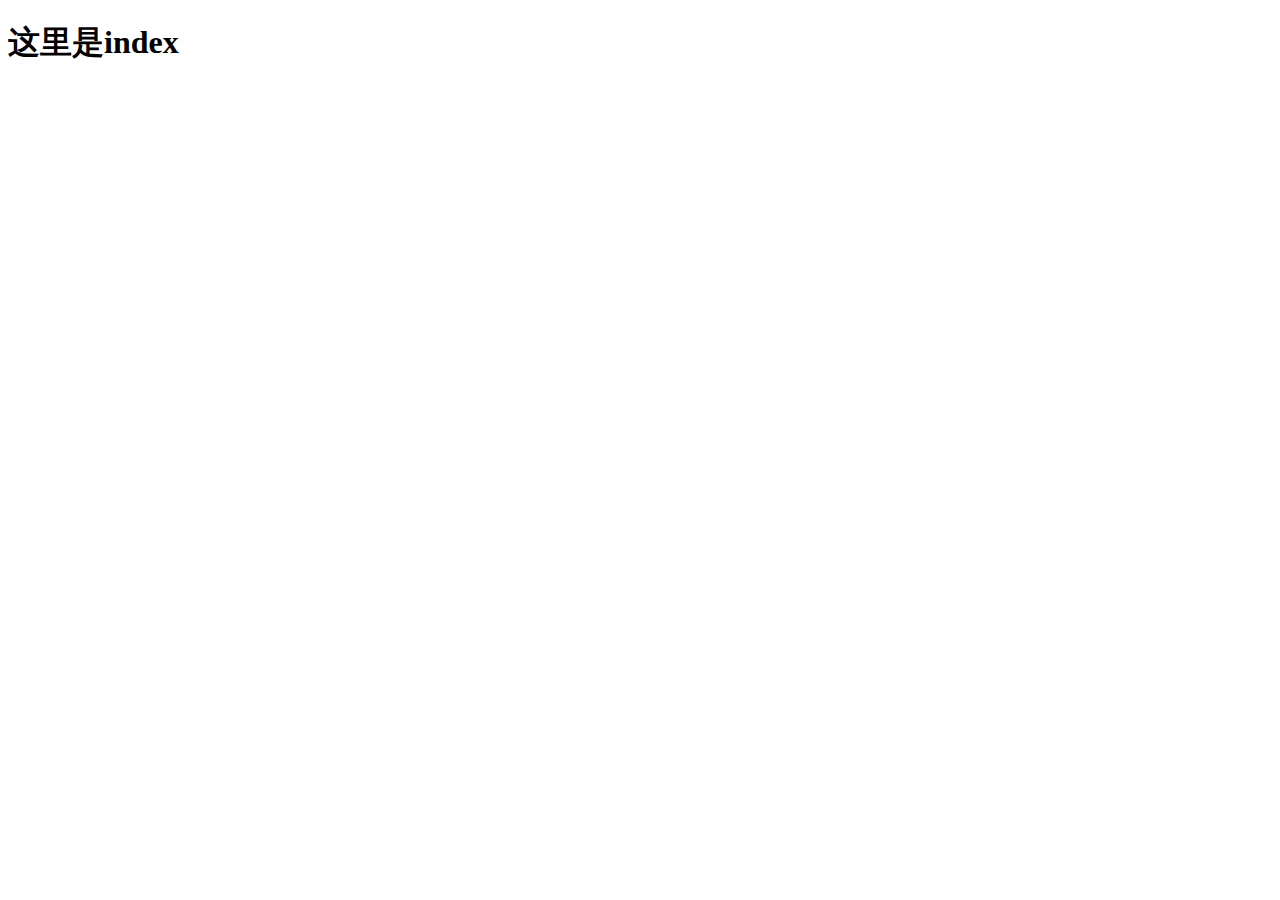
==== index.html @ 891285d0 "创建index页面，并成功跳转" ====
<!DOCTYPE html>
<html lang="en">
<head>
    <meta charset="UTF-8">
    <meta name="viewport" content="width=device-width, initial-scale=1.0">
    <title>Document</title>
</head>
<body>
    <h1>这里是index</h1>
</body>
</html>
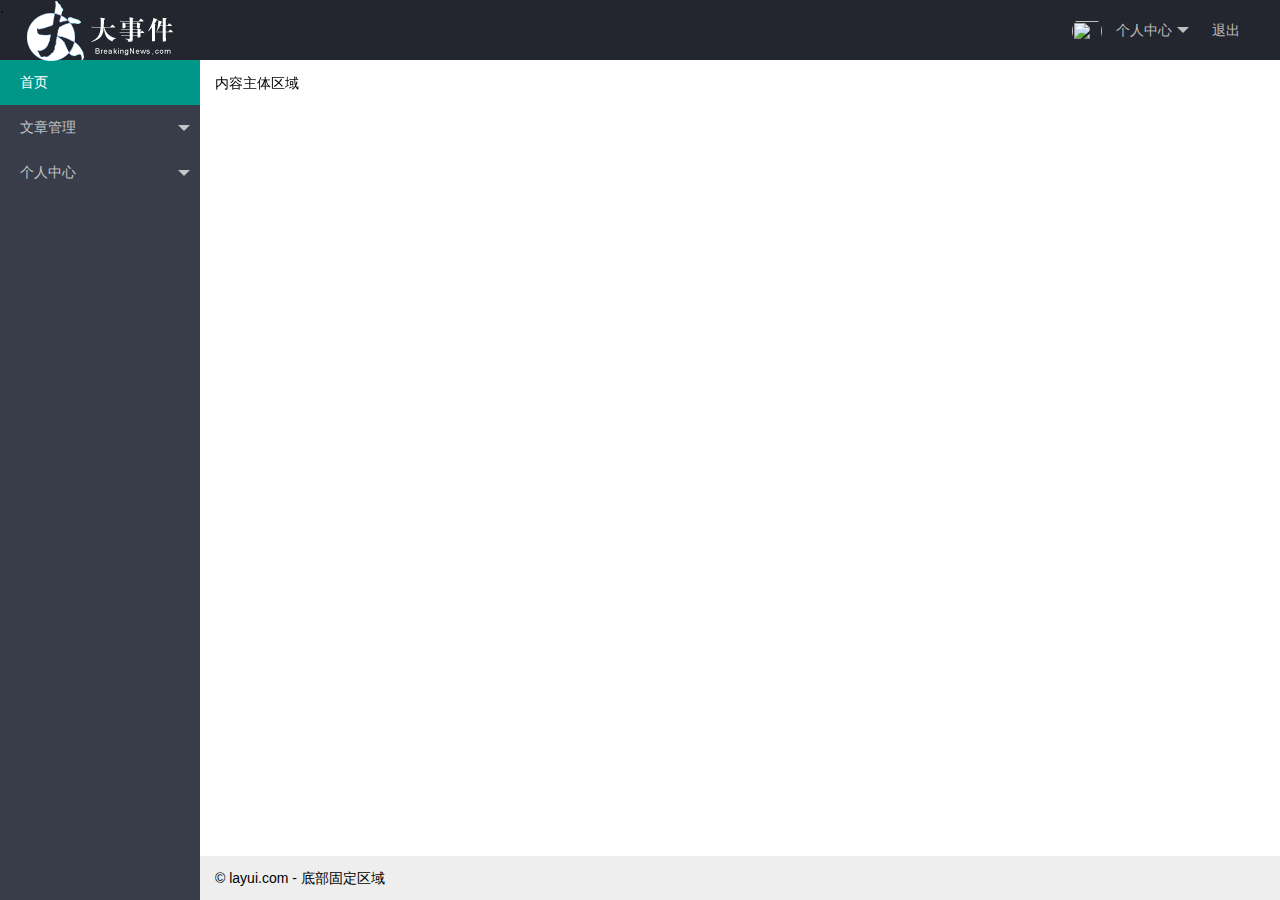
==== commit a04ecacd: "完成了index页面的基本布局" ====
--- a/index.html
+++ b/index.html
@@ -1,11 +1,78 @@
 <!DOCTYPE html>
-<html lang="en">
+<html>
 <head>
-    <meta charset="UTF-8">
-    <meta name="viewport" content="width=device-width, initial-scale=1.0">
-    <title>Document</title>
+  <meta charset="utf-8">
+  <meta name="viewport" content="width=device-width, initial-scale=1, maximum-scale=1">
+  <title>layout 后台大布局 - Layui</title>
+  <link rel="stylesheet" href="/assets/lib/layui/css/layui.css">
 </head>
-<body>
-    <h1>这里是index</h1>
+<body class="layui-layout-body">
+<div class="layui-layout layui-layout-admin">
+  <div class="layui-header">
+    <div class="layui-logo">
+        <img src="/assets/images/logo.png" alt="">
+    </div>
+    <!-- 头部区域（可配合layui已有的水平导航） -->.
+    <ul class="layui-nav layui-layout-right">
+      <li class="layui-nav-item">
+        <a href="javascript:;">
+          <img src="http://t.cn/RCzsdCq" class="layui-nav-img">
+          个人中心
+        </a>
+        <dl class="layui-nav-child">
+          <dd><a href="">基本资料</a></dd>
+          <dd><a href="">重置密码</a></dd>
+          <dd><a href="">更换头像</a></dd>
+        </dl>
+      </li>
+      <li class="layui-nav-item"><a href="">退出</a></li>
+    </ul>
+  </div>
+  
+  <div class="layui-side layui-bg-black">
+    <div class="layui-side-scroll">
+      <!-- 左侧导航区域（可配合layui已有的垂直导航） -->
+      <ul class="layui-nav layui-nav-tree"  lay-filter="test" lay-shrink= "all">
+        <li class="layui-nav-item layui-this"><a href="">首页</a></li>
+        <li class="layui-nav-item">
+          <a class="" href="javascript:;">文章管理</a>
+          <dl class="layui-nav-child">
+            <dd><a href="javascript:;">列表一</a></dd>
+            <dd><a href="javascript:;">列表二</a></dd>
+            <dd><a href="javascript:;">列表三</a></dd>
+            <dd><a href="">超链接</a></dd>
+          </dl>
+        </li>
+        <li class="layui-nav-item">
+          <a href="javascript:;">个人中心</a>
+          <dl class="layui-nav-child">
+            <dd><a href="javascript:;">列表一</a></dd>
+            <dd><a href="javascript:;">列表二</a></dd>
+            <dd><a href="">超链接</a></dd>
+          </dl>
+        </li>
+      </ul>
+    </div>
+  </div>
+  
+  <div class="layui-body">
+    <!-- 内容主体区域 -->
+    <div style="padding: 15px;">内容主体区域</div>
+  </div>
+  
+  <div class="layui-footer">
+    <!-- 底部固定区域 -->
+    © layui.com - 底部固定区域
+  </div>
+</div>
+<script src="/assets/lib/jquery.js"></script>
+<script src="/assets/lib/layui/layui.all.js"></script>
+<script>
+//JavaScript代码区域
+layui.use('element', function(){
+  var element = layui.element;
+  
+});
+</script>
 </body>
 </html>--- a/assets/lib/layui/css/layui.css
+++ b/assets/lib/layui/css/layui.css
@@ -0,0 +1,2 @@
+/** layui-v2.5.6 MIT License By https://www.layui.com */
+ .layui-inline,img{display:inline-block;vertical-align:middle}h1,h2,h3,h4,h5,h6{font-weight:400}.layui-edge,.layui-header,.layui-inline,.layui-main{position:relative}.layui-body,.layui-edge,.layui-elip{overflow:hidden}.layui-btn,.layui-edge,.layui-inline,img{vertical-align:middle}.layui-btn,.layui-disabled,.layui-icon,.layui-unselect{-moz-user-select:none;-webkit-user-select:none;-ms-user-select:none}.layui-elip,.layui-form-checkbox span,.layui-form-pane .layui-form-label{text-overflow:ellipsis;white-space:nowrap}.layui-breadcrumb,.layui-tree-btnGroup{visibility:hidden}blockquote,body,button,dd,div,dl,dt,form,h1,h2,h3,h4,h5,h6,input,li,ol,p,pre,td,textarea,th,ul{margin:0;padding:0;-webkit-tap-highlight-color:rgba(0,0,0,0)}a:active,a:hover{outline:0}img{border:none}li{list-style:none}table{border-collapse:collapse;border-spacing:0}h4,h5,h6{font-size:100%}button,input,optgroup,option,select,textarea{font-family:inherit;font-size:inherit;font-style:inherit;font-weight:inherit;outline:0}pre{white-space:pre-wrap;white-space:-moz-pre-wrap;white-space:-pre-wrap;white-space:-o-pre-wrap;word-wrap:break-word}body{line-height:24px;font:14px Helvetica Neue,Helvetica,PingFang SC,Tahoma,Arial,sans-serif}hr{height:1px;margin:10px 0;border:0;clear:both}a{color:#333;text-decoration:none}a:hover{color:#777}a cite{font-style:normal;*cursor:pointer}.layui-border-box,.layui-border-box *{box-sizing:border-box}.layui-box,.layui-box *{box-sizing:content-box}.layui-clear{clear:both;*zoom:1}.layui-clear:after{content:'\20';clear:both;*zoom:1;display:block;height:0}.layui-inline{*display:inline;*zoom:1}.layui-edge{display:inline-block;width:0;height:0;border-width:6px;border-style:dashed;border-color:transparent}.layui-edge-top{top:-4px;border-bottom-color:#999;border-bottom-style:solid}.layui-edge-right{border-left-color:#999;border-left-style:solid}.layui-edge-bottom{top:2px;border-top-color:#999;border-top-style:solid}.layui-edge-left{border-right-color:#999;border-right-style:solid}.layui-disabled,.layui-disabled:hover{color:#d2d2d2!important;cursor:not-allowed!important}.layui-circle{border-radius:100%}.layui-show{display:block!important}.layui-hide{display:none!important}@font-face{font-family:layui-icon;src:url(../font/iconfont.eot?v=256);src:url(../font/iconfont.eot?v=256#iefix) format('embedded-opentype'),url(../font/iconfont.woff2?v=256) format('woff2'),url(../font/iconfont.woff?v=256) format('woff'),url(../font/iconfont.ttf?v=256) format('truetype'),url(../font/iconfont.svg?v=256#layui-icon) format('svg')}.layui-icon{font-family:layui-icon!important;font-size:16px;font-style:normal;-webkit-font-smoothing:antialiased;-moz-osx-font-smoothing:grayscale}.layui-icon-reply-fill:before{content:"\e611"}.layui-icon-set-fill:before{content:"\e614"}.layui-icon-menu-fill:before{content:"\e60f"}.layui-icon-search:before{content:"\e615"}.layui-icon-share:before{content:"\e641"}.layui-icon-set-sm:before{content:"\e620"}.layui-icon-engine:before{content:"\e628"}.layui-icon-close:before{content:"\1006"}.layui-icon-close-fill:before{content:"\1007"}.layui-icon-chart-screen:before{content:"\e629"}.layui-icon-star:before{content:"\e600"}.layui-icon-circle-dot:before{content:"\e617"}.layui-icon-chat:before{content:"\e606"}.layui-icon-release:before{content:"\e609"}.layui-icon-list:before{content:"\e60a"}.layui-icon-chart:before{content:"\e62c"}.layui-icon-ok-circle:before{content:"\1005"}.layui-icon-layim-theme:before{content:"\e61b"}.layui-icon-table:before{content:"\e62d"}.layui-icon-right:before{content:"\e602"}.layui-icon-left:before{content:"\e603"}.layui-icon-cart-simple:before{content:"\e698"}.layui-icon-face-cry:before{content:"\e69c"}.layui-icon-face-smile:before{content:"\e6af"}.layui-icon-survey:before{content:"\e6b2"}.layui-icon-tree:before{content:"\e62e"}.layui-icon-ie:before{content:"\e7bb"}.layui-icon-upload-circle:before{content:"\e62f"}.layui-icon-add-circle:before{content:"\e61f"}.layui-icon-download-circle:before{content:"\e601"}.layui-icon-templeate-1:before{content:"\e630"}.layui-icon-util:before{content:"\e631"}.layui-icon-face-surprised:before{content:"\e664"}.layui-icon-edit:before{content:"\e642"}.layui-icon-speaker:before{content:"\e645"}.layui-icon-down:before{content:"\e61a"}.layui-icon-file:before{content:"\e621"}.layui-icon-layouts:before{content:"\e632"}.layui-icon-rate-half:before{content:"\e6c9"}.layui-icon-add-circle-fine:before{content:"\e608"}.layui-icon-prev-circle:before{content:"\e633"}.layui-icon-read:before{content:"\e705"}.layui-icon-404:before{content:"\e61c"}.layui-icon-carousel:before{content:"\e634"}.layui-icon-help:before{content:"\e607"}.layui-icon-code-circle:before{content:"\e635"}.layui-icon-windows:before{content:"\e67f"}.layui-icon-water:before{content:"\e636"}.layui-icon-username:before{content:"\e66f"}.layui-icon-find-fill:before{content:"\e670"}.layui-icon-about:before{content:"\e60b"}.layui-icon-location:before{content:"\e715"}.layui-icon-up:before{content:"\e619"}.layui-icon-pause:before{content:"\e651"}.layui-icon-date:before{content:"\e637"}.layui-icon-layim-uploadfile:before{content:"\e61d"}.layui-icon-delete:before{content:"\e640"}.layui-icon-play:before{content:"\e652"}.layui-icon-top:before{content:"\e604"}.layui-icon-firefox:before{content:"\e686"}.layui-icon-friends:before{content:"\e612"}.layui-icon-refresh-3:before{content:"\e9aa"}.layui-icon-ok:before{content:"\e605"}.layui-icon-layer:before{content:"\e638"}.layui-icon-face-smile-fine:before{content:"\e60c"}.layui-icon-dollar:before{content:"\e659"}.layui-icon-group:before{content:"\e613"}.layui-icon-layim-download:before{content:"\e61e"}.layui-icon-picture-fine:before{content:"\e60d"}.layui-icon-link:before{content:"\e64c"}.layui-icon-diamond:before{content:"\e735"}.layui-icon-log:before{content:"\e60e"}.layui-icon-key:before{content:"\e683"}.layui-icon-rate-solid:before{content:"\e67a"}.layui-icon-fonts-del:before{content:"\e64f"}.layui-icon-unlink:before{content:"\e64d"}.layui-icon-fonts-clear:before{content:"\e639"}.layui-icon-triangle-r:before{content:"\e623"}.layui-icon-circle:before{content:"\e63f"}.layui-icon-radio:before{content:"\e643"}.layui-icon-align-center:before{content:"\e647"}.layui-icon-align-right:before{content:"\e648"}.layui-icon-align-left:before{content:"\e649"}.layui-icon-loading-1:before{content:"\e63e"}.layui-icon-return:before{content:"\e65c"}.layui-icon-fonts-strong:before{content:"\e62b"}.layui-icon-upload:before{content:"\e67c"}.layui-icon-dialogue:before{content:"\e63a"}.layui-icon-video:before{content:"\e6ed"}.layui-icon-headset:before{content:"\e6fc"}.layui-icon-cellphone-fine:before{content:"\e63b"}.layui-icon-add-1:before{content:"\e654"}.layui-icon-face-smile-b:before{content:"\e650"}.layui-icon-fonts-html:before{content:"\e64b"}.layui-icon-screen-full:before{content:"\e622"}.layui-icon-form:before{content:"\e63c"}.layui-icon-cart:before{content:"\e657"}.layui-icon-camera-fill:before{content:"\e65d"}.layui-icon-tabs:before{content:"\e62a"}.layui-icon-heart-fill:before{content:"\e68f"}.layui-icon-fonts-code:before{content:"\e64e"}.layui-icon-ios:before{content:"\e680"}.layui-icon-at:before{content:"\e687"}.layui-icon-fire:before{content:"\e756"}.layui-icon-set:before{content:"\e716"}.layui-icon-fonts-u:before{content:"\e646"}.layui-icon-triangle-d:before{content:"\e625"}.layui-icon-tips:before{content:"\e702"}.layui-icon-picture:before{content:"\e64a"}.layui-icon-more-vertical:before{content:"\e671"}.layui-icon-bluetooth:before{content:"\e689"}.layui-icon-flag:before{content:"\e66c"}.layui-icon-loading:before{content:"\e63d"}.layui-icon-fonts-i:before{content:"\e644"}.layui-icon-refresh-1:before{content:"\e666"}.layui-icon-rmb:before{content:"\e65e"}.layui-icon-addition:before{content:"\e624"}.layui-icon-home:before{content:"\e68e"}.layui-icon-time:before{content:"\e68d"}.layui-icon-user:before{content:"\e770"}.layui-icon-notice:before{content:"\e667"}.layui-icon-chrome:before{content:"\e68a"}.layui-icon-edge:before{content:"\e68b"}.layui-icon-login-weibo:before{content:"\e675"}.layui-icon-voice:before{content:"\e688"}.layui-icon-upload-drag:before{content:"\e681"}.layui-icon-login-qq:before{content:"\e676"}.layui-icon-snowflake:before{content:"\e6b1"}.layui-icon-heart:before{content:"\e68c"}.layui-icon-logout:before{content:"\e682"}.layui-icon-file-b:before{content:"\e655"}.layui-icon-template:before{content:"\e663"}.layui-icon-transfer:before{content:"\e691"}.layui-icon-auz:before{content:"\e672"}.layui-icon-console:before{content:"\e665"}.layui-icon-app:before{content:"\e653"}.layui-icon-prev:before{content:"\e65a"}.layui-icon-website:before{content:"\e7ae"}.layui-icon-next:before{content:"\e65b"}.layui-icon-component:before{content:"\e857"}.layui-icon-android:before{content:"\e684"}.layui-icon-more:before{content:"\e65f"}.layui-icon-login-wechat:before{content:"\e677"}.layui-icon-shrink-right:before{content:"\e668"}.layui-icon-spread-left:before{content:"\e66b"}.layui-icon-camera:before{content:"\e660"}.layui-icon-note:before{content:"\e66e"}.layui-icon-refresh:before{content:"\e669"}.layui-icon-female:before{content:"\e661"}.layui-icon-male:before{content:"\e662"}.layui-icon-screen-restore:before{content:"\e758"}.layui-icon-password:before{content:"\e673"}.layui-icon-senior:before{content:"\e674"}.layui-icon-theme:before{content:"\e66a"}.layui-icon-tread:before{content:"\e6c5"}.layui-icon-praise:before{content:"\e6c6"}.layui-icon-star-fill:before{content:"\e658"}.layui-icon-rate:before{content:"\e67b"}.layui-icon-template-1:before{content:"\e656"}.layui-icon-vercode:before{content:"\e679"}.layui-icon-service:before{content:"\e626"}.layui-icon-cellphone:before{content:"\e678"}.layui-icon-print:before{content:"\e66d"}.layui-icon-cols:before{content:"\e610"}.layui-icon-wifi:before{content:"\e7e0"}.layui-icon-export:before{content:"\e67d"}.layui-icon-rss:before{content:"\e808"}.layui-icon-slider:before{content:"\e714"}.layui-icon-email:before{content:"\e618"}.layui-icon-subtraction:before{content:"\e67e"}.layui-icon-mike:before{content:"\e6dc"}.layui-icon-light:before{content:"\e748"}.layui-icon-gift:before{content:"\e627"}.layui-icon-mute:before{content:"\e685"}.layui-icon-reduce-circle:before{content:"\e616"}.layui-icon-music:before{content:"\e690"}.layui-main{width:1140px;margin:0 auto}.layui-header{z-index:1000;height:60px}.layui-header a:hover{transition:all .5s;-webkit-transition:all .5s}.layui-side{position:fixed;left:0;top:0;bottom:0;z-index:999;width:200px;overflow-x:hidden}.layui-side-scroll{position:relative;width:220px;height:100%;overflow-x:hidden}.layui-body{position:absolute;left:200px;right:0;top:0;bottom:0;z-index:998;width:auto;overflow-y:auto;box-sizing:border-box}.layui-layout-body{overflow:hidden}.layui-layout-admin .layui-header{background-color:#23262E}.layui-layout-admin .layui-side{top:60px;width:200px;overflow-x:hidden}.layui-layout-admin .layui-body{position:fixed;top:60px;bottom:44px}.layui-layout-admin .layui-main{width:auto;margin:0 15px}.layui-layout-admin .layui-footer{position:fixed;left:200px;right:0;bottom:0;height:44px;line-height:44px;padding:0 15px;background-color:#eee}.layui-layout-admin .layui-logo{position:absolute;left:0;top:0;width:200px;height:100%;line-height:60px;text-align:center;color:#009688;font-size:16px}.layui-layout-admin .layui-header .layui-nav{background:0 0}.layui-layout-left{position:absolute!important;left:200px;top:0}.layui-layout-right{position:absolute!important;right:0;top:0}.layui-container{position:relative;margin:0 auto;padding:0 15px;box-sizing:border-box}.layui-fluid{position:relative;margin:0 auto;padding:0 15px}.layui-row:after,.layui-row:before{content:'';display:block;clear:both}.layui-col-lg1,.layui-col-lg10,.layui-col-lg11,.layui-col-lg12,.layui-col-lg2,.layui-col-lg3,.layui-col-lg4,.layui-col-lg5,.layui-col-lg6,.layui-col-lg7,.layui-col-lg8,.layui-col-lg9,.layui-col-md1,.layui-col-md10,.layui-col-md11,.layui-col-md12,.layui-col-md2,.layui-col-md3,.layui-col-md4,.layui-col-md5,.layui-col-md6,.layui-col-md7,.layui-col-md8,.layui-col-md9,.layui-col-sm1,.layui-col-sm10,.layui-col-sm11,.layui-col-sm12,.layui-col-sm2,.layui-col-sm3,.layui-col-sm4,.layui-col-sm5,.layui-col-sm6,.layui-col-sm7,.layui-col-sm8,.layui-col-sm9,.layui-col-xs1,.layui-col-xs10,.layui-col-xs11,.layui-col-xs12,.layui-col-xs2,.layui-col-xs3,.layui-col-xs4,.layui-col-xs5,.layui-col-xs6,.layui-col-xs7,.layui-col-xs8,.layui-col-xs9{position:relative;display:block;box-sizing:border-box}.layui-col-xs1,.layui-col-xs10,.layui-col-xs11,.layui-col-xs12,.layui-col-xs2,.layui-col-xs3,.layui-col-xs4,.layui-col-xs5,.layui-col-xs6,.layui-col-xs7,.layui-col-xs8,.layui-col-xs9{float:left}.layui-col-xs1{width:8.33333333%}.layui-col-xs2{width:16.66666667%}.layui-col-xs3{width:25%}.layui-col-xs4{width:33.33333333%}.layui-col-xs5{width:41.66666667%}.layui-col-xs6{width:50%}.layui-col-xs7{width:58.33333333%}.layui-col-xs8{width:66.66666667%}.layui-col-xs9{width:75%}.layui-col-xs10{width:83.33333333%}.layui-col-xs11{width:91.66666667%}.layui-col-xs12{width:100%}.layui-col-xs-offset1{margin-left:8.33333333%}.layui-col-xs-offset2{margin-left:16.66666667%}.layui-col-xs-offset3{margin-left:25%}.layui-col-xs-offset4{margin-left:33.33333333%}.layui-col-xs-offset5{margin-left:41.66666667%}.layui-col-xs-offset6{margin-left:50%}.layui-col-xs-offset7{margin-left:58.33333333%}.layui-col-xs-offset8{margin-left:66.66666667%}.layui-col-xs-offset9{margin-left:75%}.layui-col-xs-offset10{margin-left:83.33333333%}.layui-col-xs-offset11{margin-left:91.66666667%}.layui-col-xs-offset12{margin-left:100%}@media screen and (max-width:768px){.layui-hide-xs{display:none!important}.layui-show-xs-block{display:block!important}.layui-show-xs-inline{display:inline!important}.layui-show-xs-inline-block{display:inline-block!important}}@media screen and (min-width:768px){.layui-container{width:750px}.layui-hide-sm{display:none!important}.layui-show-sm-block{display:block!important}.layui-show-sm-inline{display:inline!important}.layui-show-sm-inline-block{display:inline-block!important}.layui-col-sm1,.layui-col-sm10,.layui-col-sm11,.layui-col-sm12,.layui-col-sm2,.layui-col-sm3,.layui-col-sm4,.layui-col-sm5,.layui-col-sm6,.layui-col-sm7,.layui-col-sm8,.layui-col-sm9{float:left}.layui-col-sm1{width:8.33333333%}.layui-col-sm2{width:16.66666667%}.layui-col-sm3{width:25%}.layui-col-sm4{width:33.33333333%}.layui-col-sm5{width:41.66666667%}.layui-col-sm6{width:50%}.layui-col-sm7{width:58.33333333%}.layui-col-sm8{width:66.66666667%}.layui-col-sm9{width:75%}.layui-col-sm10{width:83.33333333%}.layui-col-sm11{width:91.66666667%}.layui-col-sm12{width:100%}.layui-col-sm-offset1{margin-left:8.33333333%}.layui-col-sm-offset2{margin-left:16.66666667%}.layui-col-sm-offset3{margin-left:25%}.layui-col-sm-offset4{margin-left:33.33333333%}.layui-col-sm-offset5{margin-left:41.66666667%}.layui-col-sm-offset6{margin-left:50%}.layui-col-sm-offset7{margin-left:58.33333333%}.layui-col-sm-offset8{margin-left:66.66666667%}.layui-col-sm-offset9{margin-left:75%}.layui-col-sm-offset10{margin-left:83.33333333%}.layui-col-sm-offset11{margin-left:91.66666667%}.layui-col-sm-offset12{margin-left:100%}}@media screen and (min-width:992px){.layui-container{width:970px}.layui-hide-md{display:none!important}.layui-show-md-block{display:block!important}.layui-show-md-inline{display:inline!important}.layui-show-md-inline-block{display:inline-block!important}.layui-col-md1,.layui-col-md10,.layui-col-md11,.layui-col-md12,.layui-col-md2,.layui-col-md3,.layui-col-md4,.layui-col-md5,.layui-col-md6,.layui-col-md7,.layui-col-md8,.layui-col-md9{float:left}.layui-col-md1{width:8.33333333%}.layui-col-md2{width:16.66666667%}.layui-col-md3{width:25%}.layui-col-md4{width:33.33333333%}.layui-col-md5{width:41.66666667%}.layui-col-md6{width:50%}.layui-col-md7{width:58.33333333%}.layui-col-md8{width:66.66666667%}.layui-col-md9{width:75%}.layui-col-md10{width:83.33333333%}.layui-col-md11{width:91.66666667%}.layui-col-md12{width:100%}.layui-col-md-offset1{margin-left:8.33333333%}.layui-col-md-offset2{margin-left:16.66666667%}.layui-col-md-offset3{margin-left:25%}.layui-col-md-offset4{margin-left:33.33333333%}.layui-col-md-offset5{margin-left:41.66666667%}.layui-col-md-offset6{margin-left:50%}.layui-col-md-offset7{margin-left:58.33333333%}.layui-col-md-offset8{margin-left:66.66666667%}.layui-col-md-offset9{margin-left:75%}.layui-col-md-offset10{margin-left:83.33333333%}.layui-col-md-offset11{margin-left:91.66666667%}.layui-col-md-offset12{margin-left:100%}}@media screen and (min-width:1200px){.layui-container{width:1170px}.layui-hide-lg{display:none!important}.layui-show-lg-block{display:block!important}.layui-show-lg-inline{display:inline!important}.layui-show-lg-inline-block{display:inline-block!important}.layui-col-lg1,.layui-col-lg10,.layui-col-lg11,.layui-col-lg12,.layui-col-lg2,.layui-col-lg3,.layui-col-lg4,.layui-col-lg5,.layui-col-lg6,.layui-col-lg7,.layui-col-lg8,.layui-col-lg9{float:left}.layui-col-lg1{width:8.33333333%}.layui-col-lg2{width:16.66666667%}.layui-col-lg3{width:25%}.layui-col-lg4{width:33.33333333%}.layui-col-lg5{width:41.66666667%}.layui-col-lg6{width:50%}.layui-col-lg7{width:58.33333333%}.layui-col-lg8{width:66.66666667%}.layui-col-lg9{width:75%}.layui-col-lg10{width:83.33333333%}.layui-col-lg11{width:91.66666667%}.layui-col-lg12{width:100%}.layui-col-lg-offset1{margin-left:8.33333333%}.layui-col-lg-offset2{margin-left:16.66666667%}.layui-col-lg-offset3{margin-left:25%}.layui-col-lg-offset4{margin-left:33.33333333%}.layui-col-lg-offset5{margin-left:41.66666667%}.layui-col-lg-offset6{margin-left:50%}.layui-col-lg-offset7{margin-left:58.33333333%}.layui-col-lg-offset8{margin-left:66.66666667%}.layui-col-lg-offset9{margin-left:75%}.layui-col-lg-offset10{margin-left:83.33333333%}.layui-col-lg-offset11{margin-left:91.66666667%}.layui-col-lg-offset12{margin-left:100%}}.layui-col-space1{margin:-.5px}.layui-col-space1>*{padding:.5px}.layui-col-space2{margin:-1px}.layui-col-space2>*{padding:1px}.layui-col-space4{margin:-2px}.layui-col-space4>*{padding:2px}.layui-col-space5{margin:-2.5px}.layui-col-space5>*{padding:2.5px}.layui-col-space6{margin:-3px}.layui-col-space6>*{padding:3px}.layui-col-space8{margin:-4px}.layui-col-space8>*{padding:4px}.layui-col-space10{margin:-5px}.layui-col-space10>*{padding:5px}.layui-col-space12{margin:-6px}.layui-col-space12>*{padding:6px}.layui-col-space14{margin:-7px}.layui-col-space14>*{padding:7px}.layui-col-space15{margin:-7.5px}.layui-col-space15>*{padding:7.5px}.layui-col-space16{margin:-8px}.layui-col-space16>*{padding:8px}.layui-col-space18{margin:-9px}.layui-col-space18>*{padding:9px}.layui-col-space20{margin:-10px}.layui-col-space20>*{padding:10px}.layui-col-space22{margin:-11px}.layui-col-space22>*{padding:11px}.layui-col-space24{margin:-12px}.layui-col-space24>*{padding:12px}.layui-col-space25{margin:-12.5px}.layui-col-space25>*{padding:12.5px}.layui-col-space26{margin:-13px}.layui-col-space26>*{padding:13px}.layui-col-space28{margin:-14px}.layui-col-space28>*{padding:14px}.layui-col-space30{margin:-15px}.layui-col-space30>*{padding:15px}.layui-btn,.layui-input,.layui-select,.layui-textarea,.layui-upload-button{outline:0;-webkit-appearance:none;transition:all .3s;-webkit-transition:all .3s;box-sizing:border-box}.layui-elem-quote{margin-bottom:10px;padding:15px;line-height:22px;border-left:5px solid #009688;border-radius:0 2px 2px 0;background-color:#f2f2f2}.layui-quote-nm{border-style:solid;border-width:1px 1px 1px 5px;background:0 0}.layui-elem-field{margin-bottom:10px;padding:0;border-width:1px;border-style:solid}.layui-elem-field legend{margin-left:20px;padding:0 10px;font-size:20px;font-weight:300}.layui-field-title{margin:10px 0 20px;border-width:1px 0 0}.layui-field-box{padding:10px 15px}.layui-field-title .layui-field-box{padding:10px 0}.layui-progress{position:relative;height:6px;border-radius:20px;background-color:#e2e2e2}.layui-progress-bar{position:absolute;left:0;top:0;width:0;max-width:100%;height:6px;border-radius:20px;text-align:right;background-color:#5FB878;transition:all .3s;-webkit-transition:all .3s}.layui-progress-big,.layui-progress-big .layui-progress-bar{height:18px;line-height:18px}.layui-progress-text{position:relative;top:-20px;line-height:18px;font-size:12px;color:#666}.layui-progress-big .layui-progress-text{position:static;padding:0 10px;color:#fff}.layui-collapse{border-width:1px;border-style:solid;border-radius:2px}.layui-colla-content,.layui-colla-item{border-top-width:1px;border-top-style:solid}.layui-colla-item:first-child{border-top:none}.layui-colla-title{position:relative;height:42px;line-height:42px;padding:0 15px 0 35px;color:#333;background-color:#f2f2f2;cursor:pointer;font-size:14px;overflow:hidden}.layui-colla-content{display:none;padding:10px 15px;line-height:22px;color:#666}.layui-colla-icon{position:absolute;left:15px;top:0;font-size:14px}.layui-card{margin-bottom:15px;border-radius:2px;background-color:#fff;box-shadow:0 1px 2px 0 rgba(0,0,0,.05)}.layui-card:last-child{margin-bottom:0}.layui-card-header{position:relative;height:42px;line-height:42px;padding:0 15px;border-bottom:1px solid #f6f6f6;color:#333;border-radius:2px 2px 0 0;font-size:14px}.layui-bg-black,.layui-bg-blue,.layui-bg-cyan,.layui-bg-green,.layui-bg-orange,.layui-bg-red{color:#fff!important}.layui-card-body{position:relative;padding:10px 15px;line-height:24px}.layui-card-body[pad15]{padding:15px}.layui-card-body[pad20]{padding:20px}.layui-card-body .layui-table{margin:5px 0}.layui-card .layui-tab{margin:0}.layui-panel-window{position:relative;padding:15px;border-radius:0;border-top:5px solid #E6E6E6;background-color:#fff}.layui-auxiliar-moving{position:fixed;left:0;right:0;top:0;bottom:0;width:100%;height:100%;background:0 0;z-index:9999999999}.layui-form-label,.layui-form-mid,.layui-form-select,.layui-input-block,.layui-input-inline,.layui-textarea{position:relative}.layui-bg-red{background-color:#FF5722!important}.layui-bg-orange{background-color:#FFB800!important}.layui-bg-green{background-color:#009688!important}.layui-bg-cyan{background-color:#2F4056!important}.layui-bg-blue{background-color:#1E9FFF!important}.layui-bg-black{background-color:#393D49!important}.layui-bg-gray{background-color:#eee!important;color:#666!important}.layui-badge-rim,.layui-colla-content,.layui-colla-item,.layui-collapse,.layui-elem-field,.layui-form-pane .layui-form-item[pane],.layui-form-pane .layui-form-label,.layui-input,.layui-layedit,.layui-layedit-tool,.layui-quote-nm,.layui-select,.layui-tab-bar,.layui-tab-card,.layui-tab-title,.layui-tab-title .layui-this:after,.layui-textarea{border-color:#e6e6e6}.layui-timeline-item:before,hr{background-color:#e6e6e6}.layui-text{line-height:22px;font-size:14px;color:#666}.layui-text h1,.layui-text h2,.layui-text h3{font-weight:500;color:#333}.layui-text h1{font-size:30px}.layui-text h2{font-size:24px}.layui-text h3{font-size:18px}.layui-text a:not(.layui-btn){color:#01AAED}.layui-text a:not(.layui-btn):hover{text-decoration:underline}.layui-text ul{padding:5px 0 5px 15px}.layui-text ul li{margin-top:5px;list-style-type:disc}.layui-text em,.layui-word-aux{color:#999!important;padding:0 5px!important}.layui-btn{display:inline-block;height:38px;line-height:38px;padding:0 18px;background-color:#009688;color:#fff;white-space:nowrap;text-align:center;font-size:14px;border:none;border-radius:2px;cursor:pointer}.layui-btn:hover{opacity:.8;filter:alpha(opacity=80);color:#fff}.layui-btn:active{opacity:1;filter:alpha(opacity=100)}.layui-btn+.layui-btn{margin-left:10px}.layui-btn-container{font-size:0}.layui-btn-container .layui-btn{margin-right:10px;margin-bottom:10px}.layui-btn-container .layui-btn+.layui-btn{margin-left:0}.layui-table .layui-btn-container .layui-btn{margin-bottom:9px}.layui-btn-radius{border-radius:100px}.layui-btn .layui-icon{margin-right:3px;font-size:18px;vertical-align:bottom;vertical-align:middle\9}.layui-btn-primary{border:1px solid #C9C9C9;background-color:#fff;color:#555}.layui-btn-primary:hover{border-color:#009688;color:#333}.layui-btn-normal{background-color:#1E9FFF}.layui-btn-warm{background-color:#FFB800}.layui-btn-danger{background-color:#FF5722}.layui-btn-checked{background-color:#5FB878}.layui-btn-disabled,.layui-btn-disabled:active,.layui-btn-disabled:hover{border:1px solid #e6e6e6;background-color:#FBFBFB;color:#C9C9C9;cursor:not-allowed;opacity:1}.layui-btn-lg{height:44px;line-height:44px;padding:0 25px;font-size:16px}.layui-btn-sm{height:30px;line-height:30px;padding:0 10px;font-size:12px}.layui-btn-sm i{font-size:16px!important}.layui-btn-xs{height:22px;line-height:22px;padding:0 5px;font-size:12px}.layui-btn-xs i{font-size:14px!important}.layui-btn-group{display:inline-block;vertical-align:middle;font-size:0}.layui-btn-group .layui-btn{margin-left:0!important;margin-right:0!important;border-left:1px solid rgba(255,255,255,.5);border-radius:0}.layui-btn-group .layui-btn-primary{border-left:none}.layui-btn-group .layui-btn-primary:hover{border-color:#C9C9C9;color:#009688}.layui-btn-group .layui-btn:first-child{border-left:none;border-radius:2px 0 0 2px}.layui-btn-group .layui-btn-primary:first-child{border-left:1px solid #c9c9c9}.layui-btn-group .layui-btn:last-child{border-radius:0 2px 2px 0}.layui-btn-group .layui-btn+.layui-btn{margin-left:0}.layui-btn-group+.layui-btn-group{margin-left:10px}.layui-btn-fluid{width:100%}.layui-input,.layui-select,.layui-textarea{height:38px;line-height:1.3;line-height:38px\9;border-width:1px;border-style:solid;background-color:#fff;border-radius:2px}.layui-input::-webkit-input-placeholder,.layui-select::-webkit-input-placeholder,.layui-textarea::-webkit-input-placeholder{line-height:1.3}.layui-input,.layui-textarea{display:block;width:100%;padding-left:10px}.layui-input:hover,.layui-textarea:hover{border-color:#D2D2D2!important}.layui-input:focus,.layui-textarea:focus{border-color:#C9C9C9!important}.layui-textarea{min-height:100px;height:auto;line-height:20px;padding:6px 10px;resize:vertical}.layui-select{padding:0 10px}.layui-form input[type=checkbox],.layui-form input[type=radio],.layui-form select{display:none}.layui-form [lay-ignore]{display:initial}.layui-form-item{margin-bottom:15px;clear:both;*zoom:1}.layui-form-item:after{content:'\20';clear:both;*zoom:1;display:block;height:0}.layui-form-label{float:left;display:block;padding:9px 15px;width:80px;font-weight:400;line-height:20px;text-align:right}.layui-form-label-col{display:block;float:none;padding:9px 0;line-height:20px;text-align:left}.layui-form-item .layui-inline{margin-bottom:5px;margin-right:10px}.layui-input-block{margin-left:110px;min-height:36px}.layui-input-inline{display:inline-block;vertical-align:middle}.layui-form-item .layui-input-inline{float:left;width:190px;margin-right:10px}.layui-form-text .layui-input-inline{width:auto}.layui-form-mid{float:left;display:block;padding:9px 0!important;line-height:20px;margin-right:10px}.layui-form-danger+.layui-form-select .layui-input,.layui-form-danger:focus{border-color:#FF5722!important}.layui-form-select .layui-input{padding-right:30px;cursor:pointer}.layui-form-select .layui-edge{position:absolute;right:10px;top:50%;margin-top:-3px;cursor:pointer;border-width:6px;border-top-color:#c2c2c2;border-top-style:solid;transition:all .3s;-webkit-transition:all .3s}.layui-form-select dl{display:none;position:absolute;left:0;top:42px;padding:5px 0;z-index:899;min-width:100%;border:1px solid #d2d2d2;max-height:300px;overflow-y:auto;background-color:#fff;border-radius:2px;box-shadow:0 2px 4px rgba(0,0,0,.12);box-sizing:border-box}.layui-form-select dl dd,.layui-form-select dl dt{padding:0 10px;line-height:36px;white-space:nowrap;overflow:hidden;text-overflow:ellipsis}.layui-form-select dl dt{font-size:12px;color:#999}.layui-form-select dl dd{cursor:pointer}.layui-form-select dl dd:hover{background-color:#f2f2f2;-webkit-transition:.5s all;transition:.5s all}.layui-form-select .layui-select-group dd{padding-left:20px}.layui-form-select dl dd.layui-select-tips{padding-left:10px!important;color:#999}.layui-form-select dl dd.layui-this{background-color:#5FB878;color:#fff}.layui-form-checkbox,.layui-form-select dl dd.layui-disabled{background-color:#fff}.layui-form-selected dl{display:block}.layui-form-checkbox,.layui-form-checkbox *,.layui-form-switch{display:inline-block;vertical-align:middle}.layui-form-selected .layui-edge{margin-top:-9px;-webkit-transform:rotate(180deg);transform:rotate(180deg);margin-top:-3px\9}:root .layui-form-selected .layui-edge{margin-top:-9px\0/IE9}.layui-form-selectup dl{top:auto;bottom:42px}.layui-select-none{margin:5px 0;text-align:center;color:#999}.layui-select-disabled .layui-disabled{border-color:#eee!important}.layui-select-disabled .layui-edge{border-top-color:#d2d2d2}.layui-form-checkbox{position:relative;height:30px;line-height:30px;margin-right:10px;padding-right:30px;cursor:pointer;font-size:0;-webkit-transition:.1s linear;transition:.1s linear;box-sizing:border-box}.layui-form-checkbox span{padding:0 10px;height:100%;font-size:14px;border-radius:2px 0 0 2px;background-color:#d2d2d2;color:#fff;overflow:hidden}.layui-form-checkbox:hover span{background-color:#c2c2c2}.layui-form-checkbox i{position:absolute;right:0;top:0;width:30px;height:28px;border:1px solid #d2d2d2;border-left:none;border-radius:0 2px 2px 0;color:#fff;font-size:20px;text-align:center}.layui-form-checkbox:hover i{border-color:#c2c2c2;color:#c2c2c2}.layui-form-checked,.layui-form-checked:hover{border-color:#5FB878}.layui-form-checked span,.layui-form-checked:hover span{background-color:#5FB878}.layui-form-checked i,.layui-form-checked:hover i{color:#5FB878}.layui-form-item .layui-form-checkbox{margin-top:4px}.layui-form-checkbox[lay-skin=primary]{height:auto!important;line-height:normal!important;min-width:18px;min-height:18px;border:none!important;margin-right:0;padding-left:28px;padding-right:0;background:0 0}.layui-form-checkbox[lay-skin=primary] span{padding-left:0;padding-right:15px;line-height:18px;background:0 0;color:#666}.layui-form-checkbox[lay-skin=primary] i{right:auto;left:0;width:16px;height:16px;line-height:16px;border:1px solid #d2d2d2;font-size:12px;border-radius:2px;background-color:#fff;-webkit-transition:.1s linear;transition:.1s linear}.layui-form-checkbox[lay-skin=primary]:hover i{border-color:#5FB878;color:#fff}.layui-form-checked[lay-skin=primary] i{border-color:#5FB878!important;background-color:#5FB878;color:#fff}.layui-checkbox-disbaled[lay-skin=primary] span{background:0 0!important;color:#c2c2c2}.layui-checkbox-disbaled[lay-skin=primary]:hover i{border-color:#d2d2d2}.layui-form-item .layui-form-checkbox[lay-skin=primary]{margin-top:10px}.layui-form-switch{position:relative;height:22px;line-height:22px;min-width:35px;padding:0 5px;margin-top:8px;border:1px solid #d2d2d2;border-radius:20px;cursor:pointer;background-color:#fff;-webkit-transition:.1s linear;transition:.1s linear}.layui-form-switch i{position:absolute;left:5px;top:3px;width:16px;height:16px;border-radius:20px;background-color:#d2d2d2;-webkit-transition:.1s linear;transition:.1s linear}.layui-form-switch em{position:relative;top:0;width:25px;margin-left:21px;padding:0!important;text-align:center!important;color:#999!important;font-style:normal!important;font-size:12px}.layui-form-onswitch{border-color:#5FB878;background-color:#5FB878}.layui-checkbox-disbaled,.layui-checkbox-disbaled i{border-color:#e2e2e2!important}.layui-form-onswitch i{left:100%;margin-left:-21px;background-color:#fff}.layui-form-onswitch em{margin-left:5px;margin-right:21px;color:#fff!important}.layui-checkbox-disbaled span{background-color:#e2e2e2!important}.layui-checkbox-disbaled:hover i{color:#fff!important}[lay-radio]{display:none}.layui-form-radio,.layui-form-radio *{display:inline-block;vertical-align:middle}.layui-form-radio{line-height:28px;margin:6px 10px 0 0;padding-right:10px;cursor:pointer;font-size:0}.layui-form-radio *{font-size:14px}.layui-form-radio>i{margin-right:8px;font-size:22px;color:#c2c2c2}.layui-form-radio>i:hover,.layui-form-radioed>i{color:#5FB878}.layui-radio-disbaled>i{color:#e2e2e2!important}.layui-form-pane .layui-form-label{width:110px;padding:8px 15px;height:38px;line-height:20px;border-width:1px;border-style:solid;border-radius:2px 0 0 2px;text-align:center;background-color:#FBFBFB;overflow:hidden;box-sizing:border-box}.layui-form-pane .layui-input-inline{margin-left:-1px}.layui-form-pane .layui-input-block{margin-left:110px;left:-1px}.layui-form-pane .layui-input{border-radius:0 2px 2px 0}.layui-form-pane .layui-form-text .layui-form-label{float:none;width:100%;border-radius:2px;box-sizing:border-box;text-align:left}.layui-form-pane .layui-form-text .layui-input-inline{display:block;margin:0;top:-1px;clear:both}.layui-form-pane .layui-form-text .layui-input-block{margin:0;left:0;top:-1px}.layui-form-pane .layui-form-text .layui-textarea{min-height:100px;border-radius:0 0 2px 2px}.layui-form-pane .layui-form-checkbox{margin:4px 0 4px 10px}.layui-form-pane .layui-form-radio,.layui-form-pane .layui-form-switch{margin-top:6px;margin-left:10px}.layui-form-pane .layui-form-item[pane]{position:relative;border-width:1px;border-style:solid}.layui-form-pane .layui-form-item[pane] .layui-form-label{position:absolute;left:0;top:0;height:100%;border-width:0 1px 0 0}.layui-form-pane .layui-form-item[pane] .layui-input-inline{margin-left:110px}@media screen and (max-width:450px){.layui-form-item .layui-form-label{text-overflow:ellipsis;overflow:hidden;white-space:nowrap}.layui-form-item .layui-inline{display:block;margin-right:0;margin-bottom:20px;clear:both}.layui-form-item .layui-inline:after{content:'\20';clear:both;display:block;height:0}.layui-form-item .layui-input-inline{display:block;float:none;left:-3px;width:auto;margin:0 0 10px 112px}.layui-form-item .layui-input-inline+.layui-form-mid{margin-left:110px;top:-5px;padding:0}.layui-form-item .layui-form-checkbox{margin-right:5px;margin-bottom:5px}}.layui-layedit{border-width:1px;border-style:solid;border-radius:2px}.layui-layedit-tool{padding:3px 5px;border-bottom-width:1px;border-bottom-style:solid;font-size:0}.layedit-tool-fixed{position:fixed;top:0;border-top:1px solid #e2e2e2}.layui-layedit-tool .layedit-tool-mid,.layui-layedit-tool .layui-icon{display:inline-block;vertical-align:middle;text-align:center;font-size:14px}.layui-layedit-tool .layui-icon{position:relative;width:32px;height:30px;line-height:30px;margin:3px 5px;color:#777;cursor:pointer;border-radius:2px}.layui-layedit-tool .layui-icon:hover{color:#393D49}.layui-layedit-tool .layui-icon:active{color:#000}.layui-layedit-tool .layedit-tool-active{background-color:#e2e2e2;color:#000}.layui-layedit-tool .layui-disabled,.layui-layedit-tool .layui-disabled:hover{color:#d2d2d2;cursor:not-allowed}.layui-layedit-tool .layedit-tool-mid{width:1px;height:18px;margin:0 10px;background-color:#d2d2d2}.layedit-tool-html{width:50px!important;font-size:30px!important}.layedit-tool-b,.layedit-tool-code,.layedit-tool-help{font-size:16px!important}.layedit-tool-d,.layedit-tool-face,.layedit-tool-image,.layedit-tool-unlink{font-size:18px!important}.layedit-tool-image input{position:absolute;font-size:0;left:0;top:0;width:100%;height:100%;opacity:.01;filter:Alpha(opacity=1);cursor:pointer}.layui-layedit-iframe iframe{display:block;width:100%}#LAY_layedit_code{overflow:hidden}.layui-laypage{display:inline-block;*display:inline;*zoom:1;vertical-align:middle;margin:10px 0;font-size:0}.layui-laypage>a:first-child,.layui-laypage>a:first-child em{border-radius:2px 0 0 2px}.layui-laypage>a:last-child,.layui-laypage>a:last-child em{border-radius:0 2px 2px 0}.layui-laypage>:first-child{margin-left:0!important}.layui-laypage>:last-child{margin-right:0!important}.layui-laypage a,.layui-laypage button,.layui-laypage input,.layui-laypage select,.layui-laypage span{border:1px solid #e2e2e2}.layui-laypage a,.layui-laypage span{display:inline-block;*display:inline;*zoom:1;vertical-align:middle;padding:0 15px;height:28px;line-height:28px;margin:0 -1px 5px 0;background-color:#fff;color:#333;font-size:12px}.layui-flow-more a *,.layui-laypage input,.layui-table-view select[lay-ignore]{display:inline-block}.layui-laypage a:hover{color:#009688}.layui-laypage em{font-style:normal}.layui-laypage .layui-laypage-spr{color:#999;font-weight:700}.layui-laypage a{text-decoration:none}.layui-laypage .layui-laypage-curr{position:relative}.layui-laypage .layui-laypage-curr em{position:relative;color:#fff}.layui-laypage .layui-laypage-curr .layui-laypage-em{position:absolute;left:-1px;top:-1px;padding:1px;width:100%;height:100%;background-color:#009688}.layui-laypage-em{border-radius:2px}.layui-laypage-next em,.layui-laypage-prev em{font-family:Sim sun;font-size:16px}.layui-laypage .layui-laypage-count,.layui-laypage .layui-laypage-limits,.layui-laypage .layui-laypage-refresh,.layui-laypage .layui-laypage-skip{margin-left:10px;margin-right:10px;padding:0;border:none}.layui-laypage .layui-laypage-limits,.layui-laypage .layui-laypage-refresh{vertical-align:top}.layui-laypage .layui-laypage-refresh i{font-size:18px;cursor:pointer}.layui-laypage select{height:22px;padding:3px;border-radius:2px;cursor:pointer}.layui-laypage .layui-laypage-skip{height:30px;line-height:30px;color:#999}.layui-laypage button,.layui-laypage input{height:30px;line-height:30px;border-radius:2px;vertical-align:top;background-color:#fff;box-sizing:border-box}.layui-laypage input{width:40px;margin:0 10px;padding:0 3px;text-align:center}.layui-laypage input:focus,.layui-laypage select:focus{border-color:#009688!important}.layui-laypage button{margin-left:10px;padding:0 10px;cursor:pointer}.layui-table,.layui-table-view{margin:10px 0}.layui-flow-more{margin:10px 0;text-align:center;color:#999;font-size:14px}.layui-flow-more a{height:32px;line-height:32px}.layui-flow-more a *{vertical-align:top}.layui-flow-more a cite{padding:0 20px;border-radius:3px;background-color:#eee;color:#333;font-style:normal}.layui-flow-more a cite:hover{opacity:.8}.layui-flow-more a i{font-size:30px;color:#737383}.layui-table{width:100%;background-color:#fff;color:#666}.layui-table tr{transition:all .3s;-webkit-transition:all .3s}.layui-table th{text-align:left;font-weight:400}.layui-table tbody tr:hover,.layui-table thead tr,.layui-table-click,.layui-table-header,.layui-table-hover,.layui-table-mend,.layui-table-patch,.layui-table-tool,.layui-table-total,.layui-table-total tr,.layui-table[lay-even] tr:nth-child(even){background-color:#f2f2f2}.layui-table td,.layui-table th,.layui-table-col-set,.layui-table-fixed-r,.layui-table-grid-down,.layui-table-header,.layui-table-page,.layui-table-tips-main,.layui-table-tool,.layui-table-total,.layui-table-view,.layui-table[lay-skin=line],.layui-table[lay-skin=row]{border-width:1px;border-style:solid;border-color:#e6e6e6}.layui-table td,.layui-table th{position:relative;padding:9px 15px;min-height:20px;line-height:20px;font-size:14px}.layui-table[lay-skin=line] td,.layui-table[lay-skin=line] th{border-width:0 0 1px}.layui-table[lay-skin=row] td,.layui-table[lay-skin=row] th{border-width:0 1px 0 0}.layui-table[lay-skin=nob] td,.layui-table[lay-skin=nob] th{border:none}.layui-table img{max-width:100px}.layui-table[lay-size=lg] td,.layui-table[lay-size=lg] th{padding:15px 30px}.layui-table-view .layui-table[lay-size=lg] .layui-table-cell{height:40px;line-height:40px}.layui-table[lay-size=sm] td,.layui-table[lay-size=sm] th{font-size:12px;padding:5px 10px}.layui-table-view .layui-table[lay-size=sm] .layui-table-cell{height:20px;line-height:20px}.layui-table[lay-data]{display:none}.layui-table-box{position:relative;overflow:hidden}.layui-table-view .layui-table{position:relative;width:auto;margin:0}.layui-table-view .layui-table[lay-skin=line]{border-width:0 1px 0 0}.layui-table-view .layui-table[lay-skin=row]{border-width:0 0 1px}.layui-table-view .layui-table td,.layui-table-view .layui-table th{padding:5px 0;border-top:none;border-left:none}.layui-table-view .layui-table th.layui-unselect .layui-table-cell span{cursor:pointer}.layui-table-view .layui-table td{cursor:default}.layui-table-view .layui-table td[data-edit=text]{cursor:text}.layui-table-view .layui-form-checkbox[lay-skin=primary] i{width:18px;height:18px}.layui-table-view .layui-form-radio{line-height:0;padding:0}.layui-table-view .layui-form-radio>i{margin:0;font-size:20px}.layui-table-init{position:absolute;left:0;top:0;width:100%;height:100%;text-align:center;z-index:110}.layui-table-init .layui-icon{position:absolute;left:50%;top:50%;margin:-15px 0 0 -15px;font-size:30px;color:#c2c2c2}.layui-table-header{border-width:0 0 1px;overflow:hidden}.layui-table-header .layui-table{margin-bottom:-1px}.layui-table-tool .layui-inline[lay-event]{position:relative;width:26px;height:26px;padding:5px;line-height:16px;margin-right:10px;text-align:center;color:#333;border:1px solid #ccc;cursor:pointer;-webkit-transition:.5s all;transition:.5s all}.layui-table-tool .layui-inline[lay-event]:hover{border:1px solid #999}.layui-table-tool-temp{padding-right:120px}.layui-table-tool-self{position:absolute;right:17px;top:10px}.layui-table-tool .layui-table-tool-self .layui-inline[lay-event]{margin:0 0 0 10px}.layui-table-tool-panel{position:absolute;top:29px;left:-1px;padding:5px 0;min-width:150px;min-height:40px;border:1px solid #d2d2d2;text-align:left;overflow-y:auto;background-color:#fff;box-shadow:0 2px 4px rgba(0,0,0,.12)}.layui-table-cell,.layui-table-tool-panel li{overflow:hidden;text-overflow:ellipsis;white-space:nowrap}.layui-table-tool-panel li{padding:0 10px;line-height:30px;-webkit-transition:.5s all;transition:.5s all}.layui-table-tool-panel li .layui-form-checkbox[lay-skin=primary]{width:100%;padding-left:28px}.layui-table-tool-panel li:hover{background-color:#f2f2f2}.layui-table-tool-panel li .layui-form-checkbox[lay-skin=primary] i{position:absolute;left:0;top:0}.layui-table-tool-panel li .layui-form-checkbox[lay-skin=primary] span{padding:0}.layui-table-tool .layui-table-tool-self .layui-table-tool-panel{left:auto;right:-1px}.layui-table-col-set{position:absolute;right:0;top:0;width:20px;height:100%;border-width:0 0 0 1px;background-color:#fff}.layui-table-sort{width:10px;height:20px;margin-left:5px;cursor:pointer!important}.layui-table-sort .layui-edge{position:absolute;left:5px;border-width:5px}.layui-table-sort .layui-table-sort-asc{top:3px;border-top:none;border-bottom-style:solid;border-bottom-color:#b2b2b2}.layui-table-sort .layui-table-sort-asc:hover{border-bottom-color:#666}.layui-table-sort .layui-table-sort-desc{bottom:5px;border-bottom:none;border-top-style:solid;border-top-color:#b2b2b2}.layui-table-sort .layui-table-sort-desc:hover{border-top-color:#666}.layui-table-sort[lay-sort=asc] .layui-table-sort-asc{border-bottom-color:#000}.layui-table-sort[lay-sort=desc] .layui-table-sort-desc{border-top-color:#000}.layui-table-cell{height:28px;line-height:28px;padding:0 15px;position:relative;box-sizing:border-box}.layui-table-cell .layui-form-checkbox[lay-skin=primary]{top:-1px;padding:0}.layui-table-cell .layui-table-link{color:#01AAED}.laytable-cell-checkbox,.laytable-cell-numbers,.laytable-cell-radio,.laytable-cell-space{padding:0;text-align:center}.layui-table-body{position:relative;overflow:auto;margin-right:-1px;margin-bottom:-1px}.layui-table-body .layui-none{line-height:26px;padding:15px;text-align:center;color:#999}.layui-table-fixed{position:absolute;left:0;top:0;z-index:101}.layui-table-fixed .layui-table-body{overflow:hidden}.layui-table-fixed-l{box-shadow:0 -1px 8px rgba(0,0,0,.08)}.layui-table-fixed-r{left:auto;right:-1px;border-width:0 0 0 1px;box-shadow:-1px 0 8px rgba(0,0,0,.08)}.layui-table-fixed-r .layui-table-header{position:relative;overflow:visible}.layui-table-mend{position:absolute;right:-49px;top:0;height:100%;width:50px}.layui-table-tool{position:relative;z-index:890;width:100%;min-height:50px;line-height:30px;padding:10px 15px;border-width:0 0 1px}.layui-table-tool .layui-btn-container{margin-bottom:-10px}.layui-table-page,.layui-table-total{border-width:1px 0 0;margin-bottom:-1px;overflow:hidden}.layui-table-page{position:relative;width:100%;padding:7px 7px 0;height:41px;font-size:12px;white-space:nowrap}.layui-table-page>div{height:26px}.layui-table-page .layui-laypage{margin:0}.layui-table-page .layui-laypage a,.layui-table-page .layui-laypage span{height:26px;line-height:26px;margin-bottom:10px;border:none;background:0 0}.layui-table-page .layui-laypage a,.layui-table-page .layui-laypage span.layui-laypage-curr{padding:0 12px}.layui-table-page .layui-laypage span{margin-left:0;padding:0}.layui-table-page .layui-laypage .layui-laypage-prev{margin-left:-7px!important}.layui-table-page .layui-laypage .layui-laypage-curr .layui-laypage-em{left:0;top:0;padding:0}.layui-table-page .layui-laypage button,.layui-table-page .layui-laypage input{height:26px;line-height:26px}.layui-table-page .layui-laypage input{width:40px}.layui-table-page .layui-laypage button{padding:0 10px}.layui-table-page select{height:18px}.layui-table-patch .layui-table-cell{padding:0;width:30px}.layui-table-edit{position:absolute;left:0;top:0;width:100%;height:100%;padding:0 14px 1px;border-radius:0;box-shadow:1px 1px 20px rgba(0,0,0,.15)}.layui-table-edit:focus{border-color:#5FB878!important}select.layui-table-edit{padding:0 0 0 10px;border-color:#C9C9C9}.layui-table-view .layui-form-checkbox,.layui-table-view .layui-form-radio,.layui-table-view .layui-form-switch{top:0;margin:0;box-sizing:content-box}.layui-table-view .layui-form-checkbox{top:-1px;height:26px;line-height:26px}.layui-table-view .layui-form-checkbox i{height:26px}.layui-table-grid .layui-table-cell{overflow:visible}.layui-table-grid-down{position:absolute;top:0;right:0;width:26px;height:100%;padding:5px 0;border-width:0 0 0 1px;text-align:center;background-color:#fff;color:#999;cursor:pointer}.layui-table-grid-down .layui-icon{position:absolute;top:50%;left:50%;margin:-8px 0 0 -8px}.layui-table-grid-down:hover{background-color:#fbfbfb}body .layui-table-tips .layui-layer-content{background:0 0;padding:0;box-shadow:0 1px 6px rgba(0,0,0,.12)}.layui-table-tips-main{margin:-44px 0 0 -1px;max-height:150px;padding:8px 15px;font-size:14px;overflow-y:scroll;background-color:#fff;color:#666}.layui-table-tips-c{position:absolute;right:-3px;top:-13px;width:20px;height:20px;padding:3px;cursor:pointer;background-color:#666;border-radius:50%;color:#fff}.layui-table-tips-c:hover{background-color:#777}.layui-table-tips-c:before{position:relative;right:-2px}.layui-upload-file{display:none!important;opacity:.01;filter:Alpha(opacity=1)}.layui-upload-drag,.layui-upload-form,.layui-upload-wrap{display:inline-block}.layui-upload-list{margin:10px 0}.layui-upload-choose{padding:0 10px;color:#999}.layui-upload-drag{position:relative;padding:30px;border:1px dashed #e2e2e2;background-color:#fff;text-align:center;cursor:pointer;color:#999}.layui-upload-drag .layui-icon{font-size:50px;color:#009688}.layui-upload-drag[lay-over]{border-color:#009688}.layui-upload-iframe{position:absolute;width:0;height:0;border:0;visibility:hidden}.layui-upload-wrap{position:relative;vertical-align:middle}.layui-upload-wrap .layui-upload-file{display:block!important;position:absolute;left:0;top:0;z-index:10;font-size:100px;width:100%;height:100%;opacity:.01;filter:Alpha(opacity=1);cursor:pointer}.layui-transfer-active,.layui-transfer-box{display:inline-block;vertical-align:middle}.layui-transfer-box,.layui-transfer-header,.layui-transfer-search{border-width:0;border-style:solid;border-color:#e6e6e6}.layui-transfer-box{position:relative;border-width:1px;width:200px;height:360px;border-radius:2px;background-color:#fff}.layui-transfer-box .layui-form-checkbox{width:100%;margin:0!important}.layui-transfer-header{height:38px;line-height:38px;padding:0 10px;border-bottom-width:1px}.layui-transfer-search{position:relative;padding:10px;border-bottom-width:1px}.layui-transfer-search .layui-input{height:32px;padding-left:30px;font-size:12px}.layui-transfer-search .layui-icon-search{position:absolute;left:20px;top:50%;margin-top:-8px;color:#666}.layui-transfer-active{margin:0 15px}.layui-transfer-active .layui-btn{display:block;margin:0;padding:0 15px;background-color:#5FB878;border-color:#5FB878;color:#fff}.layui-transfer-active .layui-btn-disabled{background-color:#FBFBFB;border-color:#e6e6e6;color:#C9C9C9}.layui-transfer-active .layui-btn:first-child{margin-bottom:15px}.layui-transfer-active .layui-btn .layui-icon{margin:0;font-size:14px!important}.layui-transfer-data{padding:5px 0;overflow:auto}.layui-transfer-data li{height:32px;line-height:32px;padding:0 10px}.layui-transfer-data li:hover{background-color:#f2f2f2;transition:.5s all}.layui-transfer-data .layui-none{padding:15px 10px;text-align:center;color:#999}.layui-nav{position:relative;padding:0 20px;background-color:#393D49;color:#fff;border-radius:2px;font-size:0;box-sizing:border-box}.layui-nav *{font-size:14px}.layui-nav .layui-nav-item{position:relative;display:inline-block;*display:inline;*zoom:1;vertical-align:middle;line-height:60px}.layui-nav .layui-nav-item a{display:block;padding:0 20px;color:#fff;color:rgba(255,255,255,.7);transition:all .3s;-webkit-transition:all .3s}.layui-nav .layui-this:after,.layui-nav-bar,.layui-nav-tree .layui-nav-itemed:after{position:absolute;left:0;top:0;width:0;height:5px;background-color:#5FB878;transition:all .2s;-webkit-transition:all .2s}.layui-nav-bar{z-index:1000}.layui-nav .layui-nav-item a:hover,.layui-nav .layui-this a{color:#fff}.layui-nav .layui-this:after{content:'';top:auto;bottom:0;width:100%}.layui-nav-img{width:30px;height:30px;margin-right:10px;border-radius:50%}.layui-nav .layui-nav-more{content:'';width:0;height:0;border-style:solid dashed dashed;border-color:#fff transparent transparent;overflow:hidden;cursor:pointer;transition:all .2s;-webkit-transition:all .2s;position:absolute;top:50%;right:3px;margin-top:-3px;border-width:6px;border-top-color:rgba(255,255,255,.7)}.layui-nav .layui-nav-mored,.layui-nav-itemed>a .layui-nav-more{margin-top:-9px;border-style:dashed dashed solid;border-color:transparent transparent #fff}.layui-nav-child{display:none;position:absolute;left:0;top:65px;min-width:100%;line-height:36px;padding:5px 0;box-shadow:0 2px 4px rgba(0,0,0,.12);border:1px solid #d2d2d2;background-color:#fff;z-index:100;border-radius:2px;white-space:nowrap}.layui-nav .layui-nav-child a{color:#333}.layui-nav .layui-nav-child a:hover{background-color:#f2f2f2;color:#000}.layui-nav-child dd{position:relative}.layui-nav .layui-nav-child dd.layui-this a,.layui-nav-child dd.layui-this{background-color:#5FB878;color:#fff}.layui-nav-child dd.layui-this:after{display:none}.layui-nav-tree{width:200px;padding:0}.layui-nav-tree .layui-nav-item{display:block;width:100%;line-height:45px}.layui-nav-tree .layui-nav-item a{position:relative;height:45px;line-height:45px;text-overflow:ellipsis;overflow:hidden;white-space:nowrap}.layui-nav-tree .layui-nav-item a:hover{background-color:#4E5465}.layui-nav-tree .layui-nav-bar{width:5px;height:0;background-color:#009688}.layui-nav-tree .layui-nav-child dd.layui-this,.layui-nav-tree .layui-nav-child dd.layui-this a,.layui-nav-tree .layui-this,.layui-nav-tree .layui-this>a,.layui-nav-tree .layui-this>a:hover{background-color:#009688;color:#fff}.layui-nav-tree .layui-this:after{display:none}.layui-nav-itemed>a,.layui-nav-tree .layui-nav-title a,.layui-nav-tree .layui-nav-title a:hover{color:#fff!important}.layui-nav-tree .layui-nav-child{position:relative;z-index:0;top:0;border:none;box-shadow:none}.layui-nav-tree .layui-nav-child a{height:40px;line-height:40px;color:#fff;color:rgba(255,255,255,.7)}.layui-nav-tree .layui-nav-child,.layui-nav-tree .layui-nav-child a:hover{background:0 0;color:#fff}.layui-nav-tree .layui-nav-more{right:10px}.layui-nav-itemed>.layui-nav-child{display:block;padding:0;background-color:rgba(0,0,0,.3)!important}.layui-nav-itemed>.layui-nav-child>.layui-this>.layui-nav-child{display:block}.layui-nav-side{position:fixed;top:0;bottom:0;left:0;overflow-x:hidden;z-index:999}.layui-bg-blue .layui-nav-bar,.layui-bg-blue .layui-nav-itemed:after,.layui-bg-blue .layui-this:after{background-color:#93D1FF}.layui-bg-blue .layui-nav-child dd.layui-this{background-color:#1E9FFF}.layui-bg-blue .layui-nav-itemed>a,.layui-nav-tree.layui-bg-blue .layui-nav-title a,.layui-nav-tree.layui-bg-blue .layui-nav-title a:hover{background-color:#007DDB!important}.layui-breadcrumb{font-size:0}.layui-breadcrumb>*{font-size:14px}.layui-breadcrumb a{color:#999!important}.layui-breadcrumb a:hover{color:#5FB878!important}.layui-breadcrumb a cite{color:#666;font-style:normal}.layui-breadcrumb span[lay-separator]{margin:0 10px;color:#999}.layui-tab{margin:10px 0;text-align:left!important}.layui-tab[overflow]>.layui-tab-title{overflow:hidden}.layui-tab-title{position:relative;left:0;height:40px;white-space:nowrap;font-size:0;border-bottom-width:1px;border-bottom-style:solid;transition:all .2s;-webkit-transition:all .2s}.layui-tab-title li{display:inline-block;*display:inline;*zoom:1;vertical-align:middle;font-size:14px;transition:all .2s;-webkit-transition:all .2s;position:relative;line-height:40px;min-width:65px;padding:0 15px;text-align:center;cursor:pointer}.layui-tab-title li a{display:block}.layui-tab-title .layui-this{color:#000}.layui-tab-title .layui-this:after{position:absolute;left:0;top:0;content:'';width:100%;height:41px;border-width:1px;border-style:solid;border-bottom-color:#fff;border-radius:2px 2px 0 0;box-sizing:border-box;pointer-events:none}.layui-tab-bar{position:absolute;right:0;top:0;z-index:10;width:30px;height:39px;line-height:39px;border-width:1px;border-style:solid;border-radius:2px;text-align:center;background-color:#fff;cursor:pointer}.layui-tab-bar .layui-icon{position:relative;display:inline-block;top:3px;transition:all .3s;-webkit-transition:all .3s}.layui-tab-item{display:none}.layui-tab-more{padding-right:30px;height:auto!important;white-space:normal!important}.layui-tab-more li.layui-this:after{border-bottom-color:#e2e2e2;border-radius:2px}.layui-tab-more .layui-tab-bar .layui-icon{top:-2px;top:3px\9;-webkit-transform:rotate(180deg);transform:rotate(180deg)}:root .layui-tab-more .layui-tab-bar .layui-icon{top:-2px\0/IE9}.layui-tab-content{padding:10px}.layui-tab-title li .layui-tab-close{position:relative;display:inline-block;width:18px;height:18px;line-height:20px;margin-left:8px;top:1px;text-align:center;font-size:14px;color:#c2c2c2;transition:all .2s;-webkit-transition:all .2s}.layui-tab-title li .layui-tab-close:hover{border-radius:2px;background-color:#FF5722;color:#fff}.layui-tab-brief>.layui-tab-title .layui-this{color:#009688}.layui-tab-brief>.layui-tab-more li.layui-this:after,.layui-tab-brief>.layui-tab-title .layui-this:after{border:none;border-radius:0;border-bottom:2px solid #5FB878}.layui-tab-brief[overflow]>.layui-tab-title .layui-this:after{top:-1px}.layui-tab-card{border-width:1px;border-style:solid;border-radius:2px;box-shadow:0 2px 5px 0 rgba(0,0,0,.1)}.layui-tab-card>.layui-tab-title{background-color:#f2f2f2}.layui-tab-card>.layui-tab-title li{margin-right:-1px;margin-left:-1px}.layui-tab-card>.layui-tab-title .layui-this{background-color:#fff}.layui-tab-card>.layui-tab-title .layui-this:after{border-top:none;border-width:1px;border-bottom-color:#fff}.layui-tab-card>.layui-tab-title .layui-tab-bar{height:40px;line-height:40px;border-radius:0;border-top:none;border-right:none}.layui-tab-card>.layui-tab-more .layui-this{background:0 0;color:#5FB878}.layui-tab-card>.layui-tab-more .layui-this:after{border:none}.layui-timeline{padding-left:5px}.layui-timeline-item{position:relative;padding-bottom:20px}.layui-timeline-axis{position:absolute;left:-5px;top:0;z-index:10;width:20px;height:20px;line-height:20px;background-color:#fff;color:#5FB878;border-radius:50%;text-align:center;cursor:pointer}.layui-timeline-axis:hover{color:#FF5722}.layui-timeline-item:before{content:'';position:absolute;left:5px;top:0;z-index:0;width:1px;height:100%}.layui-timeline-item:last-child:before{display:none}.layui-timeline-item:first-child:before{display:block}.layui-timeline-content{padding-left:25px}.layui-timeline-title{position:relative;margin-bottom:10px}.layui-badge,.layui-badge-dot,.layui-badge-rim{position:relative;display:inline-block;padding:0 6px;font-size:12px;text-align:center;background-color:#FF5722;color:#fff;border-radius:2px}.layui-badge{height:18px;line-height:18px}.layui-badge-dot{width:8px;height:8px;padding:0;border-radius:50%}.layui-badge-rim{height:18px;line-height:18px;border-width:1px;border-style:solid;background-color:#fff;color:#666}.layui-btn .layui-badge,.layui-btn .layui-badge-dot{margin-left:5px}.layui-nav .layui-badge,.layui-nav .layui-badge-dot{position:absolute;top:50%;margin:-8px 6px 0}.layui-tab-title .layui-badge,.layui-tab-title .layui-badge-dot{left:5px;top:-2px}.layui-carousel{position:relative;left:0;top:0;background-color:#f8f8f8}.layui-carousel>[carousel-item]{position:relative;width:100%;height:100%;overflow:hidden}.layui-carousel>[carousel-item]:before{position:absolute;content:'\e63d';left:50%;top:50%;width:100px;line-height:20px;margin:-10px 0 0 -50px;text-align:center;color:#c2c2c2;font-family:layui-icon!important;font-size:30px;font-style:normal;-webkit-font-smoothing:antialiased;-moz-osx-font-smoothing:grayscale}.layui-carousel>[carousel-item]>*{display:none;position:absolute;left:0;top:0;width:100%;height:100%;background-color:#f8f8f8;transition-duration:.3s;-webkit-transition-duration:.3s}.layui-carousel-updown>*{-webkit-transition:.3s ease-in-out up;transition:.3s ease-in-out up}.layui-carousel-arrow{display:none\9;opacity:0;position:absolute;left:10px;top:50%;margin-top:-18px;width:36px;height:36px;line-height:36px;text-align:center;font-size:20px;border:0;border-radius:50%;background-color:rgba(0,0,0,.2);color:#fff;-webkit-transition-duration:.3s;transition-duration:.3s;cursor:pointer}.layui-carousel-arrow[lay-type=add]{left:auto!important;right:10px}.layui-carousel:hover .layui-carousel-arrow[lay-type=add],.layui-carousel[lay-arrow=always] .layui-carousel-arrow[lay-type=add]{right:20px}.layui-carousel[lay-arrow=always] .layui-carousel-arrow{opacity:1;left:20px}.layui-carousel[lay-arrow=none] .layui-carousel-arrow{display:none}.layui-carousel-arrow:hover,.layui-carousel-ind ul:hover{background-color:rgba(0,0,0,.35)}.layui-carousel:hover .layui-carousel-arrow{display:block\9;opacity:1;left:20px}.layui-carousel-ind{position:relative;top:-35px;width:100%;line-height:0!important;text-align:center;font-size:0}.layui-carousel[lay-indicator=outside]{margin-bottom:30px}.layui-carousel[lay-indicator=outside] .layui-carousel-ind{top:10px}.layui-carousel[lay-indicator=outside] .layui-carousel-ind ul{background-color:rgba(0,0,0,.5)}.layui-carousel[lay-indicator=none] .layui-carousel-ind{display:none}.layui-carousel-ind ul{display:inline-block;padding:5px;background-color:rgba(0,0,0,.2);border-radius:10px;-webkit-transition-duration:.3s;transition-duration:.3s}.layui-carousel-ind li{display:inline-block;width:10px;height:10px;margin:0 3px;font-size:14px;background-color:#e2e2e2;background-color:rgba(255,255,255,.5);border-radius:50%;cursor:pointer;-webkit-transition-duration:.3s;transition-duration:.3s}.layui-carousel-ind li:hover{background-color:rgba(255,255,255,.7)}.layui-carousel-ind li.layui-this{background-color:#fff}.layui-carousel>[carousel-item]>.layui-carousel-next,.layui-carousel>[carousel-item]>.layui-carousel-prev,.layui-carousel>[carousel-item]>.layui-this{display:block}.layui-carousel>[carousel-item]>.layui-this{left:0}.layui-carousel>[carousel-item]>.layui-carousel-prev{left:-100%}.layui-carousel>[carousel-item]>.layui-carousel-next{left:100%}.layui-carousel>[carousel-item]>.layui-carousel-next.layui-carousel-left,.layui-carousel>[carousel-item]>.layui-carousel-prev.layui-carousel-right{left:0}.layui-carousel>[carousel-item]>.layui-this.layui-carousel-left{left:-100%}.layui-carousel>[carousel-item]>.layui-this.layui-carousel-right{left:100%}.layui-carousel[lay-anim=updown] .layui-carousel-arrow{left:50%!important;top:20px;margin:0 0 0 -18px}.layui-carousel[lay-anim=updown]>[carousel-item]>*,.layui-carousel[lay-anim=fade]>[carousel-item]>*{left:0!important}.layui-carousel[lay-anim=updown] .layui-carousel-arrow[lay-type=add]{top:auto!important;bottom:20px}.layui-carousel[lay-anim=updown] .layui-carousel-ind{position:absolute;top:50%;right:20px;width:auto;height:auto}.layui-carousel[lay-anim=updown] .layui-carousel-ind ul{padding:3px 5px}.layui-carousel[lay-anim=updown] .layui-carousel-ind li{display:block;margin:6px 0}.layui-carousel[lay-anim=updown]>[carousel-item]>.layui-this{top:0}.layui-carousel[lay-anim=updown]>[carousel-item]>.layui-carousel-prev{top:-100%}.layui-carousel[lay-anim=updown]>[carousel-item]>.layui-carousel-next{top:100%}.layui-carousel[lay-anim=updown]>[carousel-item]>.layui-carousel-next.layui-carousel-left,.layui-carousel[lay-anim=updown]>[carousel-item]>.layui-carousel-prev.layui-carousel-right{top:0}.layui-carousel[lay-anim=updown]>[carousel-item]>.layui-this.layui-carousel-left{top:-100%}.layui-carousel[lay-anim=updown]>[carousel-item]>.layui-this.layui-carousel-right{top:100%}.layui-carousel[lay-anim=fade]>[carousel-item]>.layui-carousel-next,.layui-carousel[lay-anim=fade]>[carousel-item]>.layui-carousel-prev{opacity:0}.layui-carousel[lay-anim=fade]>[carousel-item]>.layui-carousel-next.layui-carousel-left,.layui-carousel[lay-anim=fade]>[carousel-item]>.layui-carousel-prev.layui-carousel-right{opacity:1}.layui-carousel[lay-anim=fade]>[carousel-item]>.layui-this.layui-carousel-left,.layui-carousel[lay-anim=fade]>[carousel-item]>.layui-this.layui-carousel-right{opacity:0}.layui-fixbar{position:fixed;right:15px;bottom:15px;z-index:999999}.layui-fixbar li{width:50px;height:50px;line-height:50px;margin-bottom:1px;text-align:center;cursor:pointer;font-size:30px;background-color:#9F9F9F;color:#fff;border-radius:2px;opacity:.95}.layui-fixbar li:hover{opacity:.85}.layui-fixbar li:active{opacity:1}.layui-fixbar .layui-fixbar-top{display:none;font-size:40px}body .layui-util-face{border:none;background:0 0}body .layui-util-face .layui-layer-content{padding:0;background-color:#fff;color:#666;box-shadow:none}.layui-util-face .layui-layer-TipsG{display:none}.layui-util-face ul{position:relative;width:372px;padding:10px;border:1px solid #D9D9D9;background-color:#fff;box-shadow:0 0 20px rgba(0,0,0,.2)}.layui-util-face ul li{cursor:pointer;float:left;border:1px solid #e8e8e8;height:22px;width:26px;overflow:hidden;margin:-1px 0 0 -1px;padding:4px 2px;text-align:center}.layui-util-face ul li:hover{position:relative;z-index:2;border:1px solid #eb7350;background:#fff9ec}.layui-code{position:relative;margin:10px 0;padding:15px;line-height:20px;border:1px solid #ddd;border-left-width:6px;background-color:#F2F2F2;color:#333;font-family:Courier New;font-size:12px}.layui-rate,.layui-rate *{display:inline-block;vertical-align:middle}.layui-rate{padding:10px 5px 10px 0;font-size:0}.layui-rate li i.layui-icon{font-size:20px;color:#FFB800;margin-right:5px;transition:all .3s;-webkit-transition:all .3s}.layui-rate li i:hover{cursor:pointer;transform:scale(1.12);-webkit-transform:scale(1.12)}.layui-rate[readonly] li i:hover{cursor:default;transform:scale(1)}.layui-colorpicker{width:26px;height:26px;border:1px solid #e6e6e6;padding:5px;border-radius:2px;line-height:24px;display:inline-block;cursor:pointer;transition:all .3s;-webkit-transition:all .3s}.layui-colorpicker:hover{border-color:#d2d2d2}.layui-colorpicker.layui-colorpicker-lg{width:34px;height:34px;line-height:32px}.layui-colorpicker.layui-colorpicker-sm{width:24px;height:24px;line-height:22px}.layui-colorpicker.layui-colorpicker-xs{width:22px;height:22px;line-height:20px}.layui-colorpicker-trigger-bgcolor{display:block;background:url([data-uri]);border-radius:2px}.layui-colorpicker-trigger-span{display:block;height:100%;box-sizing:border-box;border:1px solid rgba(0,0,0,.15);border-radius:2px;text-align:center}.layui-colorpicker-trigger-i{display:inline-block;color:#FFF;font-size:12px}.layui-colorpicker-trigger-i.layui-icon-close{color:#999}.layui-colorpicker-main{position:absolute;z-index:66666666;width:280px;padding:7px;background:#FFF;border:1px solid #d2d2d2;border-radius:2px;box-shadow:0 2px 4px rgba(0,0,0,.12)}.layui-colorpicker-main-wrapper{height:180px;position:relative}.layui-colorpicker-basis{width:260px;height:100%;position:relative}.layui-colorpicker-basis-white{width:100%;height:100%;position:absolute;top:0;left:0;background:linear-gradient(90deg,#FFF,hsla(0,0%,100%,0))}.layui-colorpicker-basis-black{width:100%;height:100%;position:absolute;top:0;left:0;background:linear-gradient(0deg,#000,transparent)}.layui-colorpicker-basis-cursor{width:10px;height:10px;border:1px solid #FFF;border-radius:50%;position:absolute;top:-3px;right:-3px;cursor:pointer}.layui-colorpicker-side{position:absolute;top:0;right:0;width:12px;height:100%;background:linear-gradient(red,#FF0,#0F0,#0FF,#00F,#F0F,red)}.layui-colorpicker-side-slider{width:100%;height:5px;box-shadow:0 0 1px #888;box-sizing:border-box;background:#FFF;border-radius:1px;border:1px solid #f0f0f0;cursor:pointer;position:absolute;left:0}.layui-colorpicker-main-alpha{display:none;height:12px;margin-top:7px;background:url([data-uri])}.layui-colorpicker-alpha-bgcolor{height:100%;position:relative}.layui-colorpicker-alpha-slider{width:5px;height:100%;box-shadow:0 0 1px #888;box-sizing:border-box;background:#FFF;border-radius:1px;border:1px solid #f0f0f0;cursor:pointer;position:absolute;top:0}.layui-colorpicker-main-pre{padding-top:7px;font-size:0}.layui-colorpicker-pre{width:20px;height:20px;border-radius:2px;display:inline-block;margin-left:6px;margin-bottom:7px;cursor:pointer}.layui-colorpicker-pre:nth-child(11n+1){margin-left:0}.layui-colorpicker-pre-isalpha{background:url([data-uri])}.layui-colorpicker-pre.layui-this{box-shadow:0 0 3px 2px rgba(0,0,0,.15)}.layui-colorpicker-pre>div{height:100%;border-radius:2px}.layui-colorpicker-main-input{text-align:right;padding-top:7px}.layui-colorpicker-main-input .layui-btn-container .layui-btn{margin:0 0 0 10px}.layui-colorpicker-main-input div.layui-inline{float:left;margin-right:10px;font-size:14px}.layui-colorpicker-main-input input.layui-input{width:150px;height:30px;color:#666}.layui-slider{height:4px;background:#e2e2e2;border-radius:3px;position:relative;cursor:pointer}.layui-slider-bar{border-radius:3px;position:absolute;height:100%}.layui-slider-step{position:absolute;top:0;width:4px;height:4px;border-radius:50%;background:#FFF;-webkit-transform:translateX(-50%);transform:translateX(-50%)}.layui-slider-wrap{width:36px;height:36px;position:absolute;top:-16px;-webkit-transform:translateX(-50%);transform:translateX(-50%);z-index:10;text-align:center}.layui-slider-wrap-btn{width:12px;height:12px;border-radius:50%;background:#FFF;display:inline-block;vertical-align:middle;cursor:pointer;transition:.3s}.layui-slider-wrap:after{content:"";height:100%;display:inline-block;vertical-align:middle}.layui-slider-wrap-btn.layui-slider-hover,.layui-slider-wrap-btn:hover{transform:scale(1.2)}.layui-slider-wrap-btn.layui-disabled:hover{transform:scale(1)!important}.layui-slider-tips{position:absolute;top:-42px;z-index:66666666;white-space:nowrap;display:none;-webkit-transform:translateX(-50%);transform:translateX(-50%);color:#FFF;background:#000;border-radius:3px;height:25px;line-height:25px;padding:0 10px}.layui-slider-tips:after{content:'';position:absolute;bottom:-12px;left:50%;margin-left:-6px;width:0;height:0;border-width:6px;border-style:solid;border-color:#000 transparent transparent}.layui-slider-input{width:70px;height:32px;border:1px solid #e6e6e6;border-radius:3px;font-size:16px;line-height:32px;position:absolute;right:0;top:-15px}.layui-slider-input-btn{display:none;position:absolute;top:0;right:0;width:20px;height:100%;border-left:1px solid #d2d2d2}.layui-slider-input-btn i{cursor:pointer;position:absolute;right:0;bottom:0;width:20px;height:50%;font-size:12px;line-height:16px;text-align:center;color:#999}.layui-slider-input-btn i:first-child{top:0;border-bottom:1px solid #d2d2d2}.layui-slider-input-txt{height:100%;font-size:14px}.layui-slider-input-txt input{height:100%;border:none}.layui-slider-input-btn i:hover{color:#009688}.layui-slider-vertical{width:4px;margin-left:34px}.layui-slider-vertical .layui-slider-bar{width:4px}.layui-slider-vertical .layui-slider-step{top:auto;left:0;-webkit-transform:translateY(50%);transform:translateY(50%)}.layui-slider-vertical .layui-slider-wrap{top:auto;left:-16px;-webkit-transform:translateY(50%);transform:translateY(50%)}.layui-slider-vertical .layui-slider-tips{top:auto;left:2px}@media \0screen{.layui-slider-wrap-btn{margin-left:-20px}.layui-slider-vertical .layui-slider-wrap-btn{margin-left:0;margin-bottom:-20px}.layui-slider-vertical .layui-slider-tips{margin-left:-8px}.layui-slider>span{margin-left:8px}}.layui-tree{line-height:22px}.layui-tree .layui-form-checkbox{margin:0!important}.layui-tree-set{width:100%;position:relative}.layui-tree-pack{display:none;padding-left:20px;position:relative}.layui-tree-iconClick,.layui-tree-main{display:inline-block;vertical-align:middle}.layui-tree-line .layui-tree-pack{padding-left:27px}.layui-tree-line .layui-tree-set .layui-tree-set:after{content:'';position:absolute;top:14px;left:-9px;width:17px;height:0;border-top:1px dotted #c0c4cc}.layui-tree-entry{position:relative;padding:3px 0;height:20px;white-space:nowrap}.layui-tree-entry:hover{background-color:#eee}.layui-tree-line .layui-tree-entry:hover{background-color:rgba(0,0,0,0)}.layui-tree-line .layui-tree-entry:hover .layui-tree-txt{color:#999;text-decoration:underline;transition:.3s}.layui-tree-main{cursor:pointer;padding-right:10px}.layui-tree-line .layui-tree-set:before{content:'';position:absolute;top:0;left:-9px;width:0;height:100%;border-left:1px dotted #c0c4cc}.layui-tree-line .layui-tree-set.layui-tree-setLineShort:before{height:13px}.layui-tree-line .layui-tree-set.layui-tree-setHide:before{height:0}.layui-tree-iconClick{position:relative;height:20px;line-height:20px;margin:0 10px;color:#c0c4cc}.layui-tree-icon{height:12px;line-height:12px;width:12px;text-align:center;border:1px solid #c0c4cc}.layui-tree-iconClick .layui-icon{font-size:18px}.layui-tree-icon .layui-icon{font-size:12px;color:#666}.layui-tree-iconArrow{padding:0 5px}.layui-tree-iconArrow:after{content:'';position:absolute;left:4px;top:3px;z-index:100;width:0;height:0;border-width:5px;border-style:solid;border-color:transparent transparent transparent #c0c4cc;transition:.5s}.layui-tree-btnGroup,.layui-tree-editInput{position:relative;vertical-align:middle;display:inline-block}.layui-tree-spread>.layui-tree-entry>.layui-tree-iconClick>.layui-tree-iconArrow:after{transform:rotate(90deg) translate(3px,4px)}.layui-tree-txt{display:inline-block;vertical-align:middle;color:#555}.layui-tree-search{margin-bottom:15px;color:#666}.layui-tree-btnGroup .layui-icon{display:inline-block;vertical-align:middle;padding:0 2px;cursor:pointer}.layui-tree-btnGroup .layui-icon:hover{color:#999;transition:.3s}.layui-tree-entry:hover .layui-tree-btnGroup{visibility:visible}.layui-tree-editInput{height:20px;line-height:20px;padding:0 3px;border:none;background-color:rgba(0,0,0,.05)}.layui-tree-emptyText{text-align:center;color:#999}.layui-anim{-webkit-animation-duration:.3s;animation-duration:.3s;-webkit-animation-fill-mode:both;animation-fill-mode:both}.layui-anim.layui-icon{display:inline-block}.layui-anim-loop{-webkit-animation-iteration-count:infinite;animation-iteration-count:infinite}.layui-trans,.layui-trans a{transition:all .3s;-webkit-transition:all .3s}@-webkit-keyframes layui-rotate{from{-webkit-transform:rotate(0)}to{-webkit-transform:rotate(360deg)}}@keyframes layui-rotate{from{transform:rotate(0)}to{transform:rotate(360deg)}}.layui-anim-rotate{-webkit-animation-name:layui-rotate;animation-name:layui-rotate;-webkit-animation-duration:1s;animation-duration:1s;-webkit-animation-timing-function:linear;animation-timing-function:linear}@-webkit-keyframes layui-up{from{-webkit-transform:translate3d(0,100%,0);opacity:.3}to{-webkit-transform:translate3d(0,0,0);opacity:1}}@keyframes layui-up{from{transform:translate3d(0,100%,0);opacity:.3}to{transform:translate3d(0,0,0);opacity:1}}.layui-anim-up{-webkit-animation-name:layui-up;animation-name:layui-up}@-webkit-keyframes layui-upbit{from{-webkit-transform:translate3d(0,30px,0);opacity:.3}to{-webkit-transform:translate3d(0,0,0);opacity:1}}@keyframes layui-upbit{from{transform:translate3d(0,30px,0);opacity:.3}to{transform:translate3d(0,0,0);opacity:1}}.layui-anim-upbit{-webkit-animation-name:layui-upbit;animation-name:layui-upbit}@-webkit-keyframes layui-scale{0%{opacity:.3;-webkit-transform:scale(.5)}100%{opacity:1;-webkit-transform:scale(1)}}@keyframes layui-scale{0%{opacity:.3;-ms-transform:scale(.5);transform:scale(.5)}100%{opacity:1;-ms-transform:scale(1);transform:scale(1)}}.layui-anim-scale{-webkit-animation-name:layui-scale;animation-name:layui-scale}@-webkit-keyframes layui-scale-spring{0%{opacity:.5;-webkit-transform:scale(.5)}80%{opacity:.8;-webkit-transform:scale(1.1)}100%{opacity:1;-webkit-transform:scale(1)}}@keyframes layui-scale-spring{0%{opacity:.5;transform:scale(.5)}80%{opacity:.8;transform:scale(1.1)}100%{opacity:1;transform:scale(1)}}.layui-anim-scaleSpring{-webkit-animation-name:layui-scale-spring;animation-name:layui-scale-spring}@-webkit-keyframes layui-fadein{0%{opacity:0}100%{opacity:1}}@keyframes layui-fadein{0%{opacity:0}100%{opacity:1}}.layui-anim-fadein{-webkit-animation-name:layui-fadein;animation-name:layui-fadein}@-webkit-keyframes layui-fadeout{0%{opacity:1}100%{opacity:0}}@keyframes layui-fadeout{0%{opacity:1}100%{opacity:0}}.layui-anim-fadeout{-webkit-animation-name:layui-fadeout;animation-name:layui-fadeout}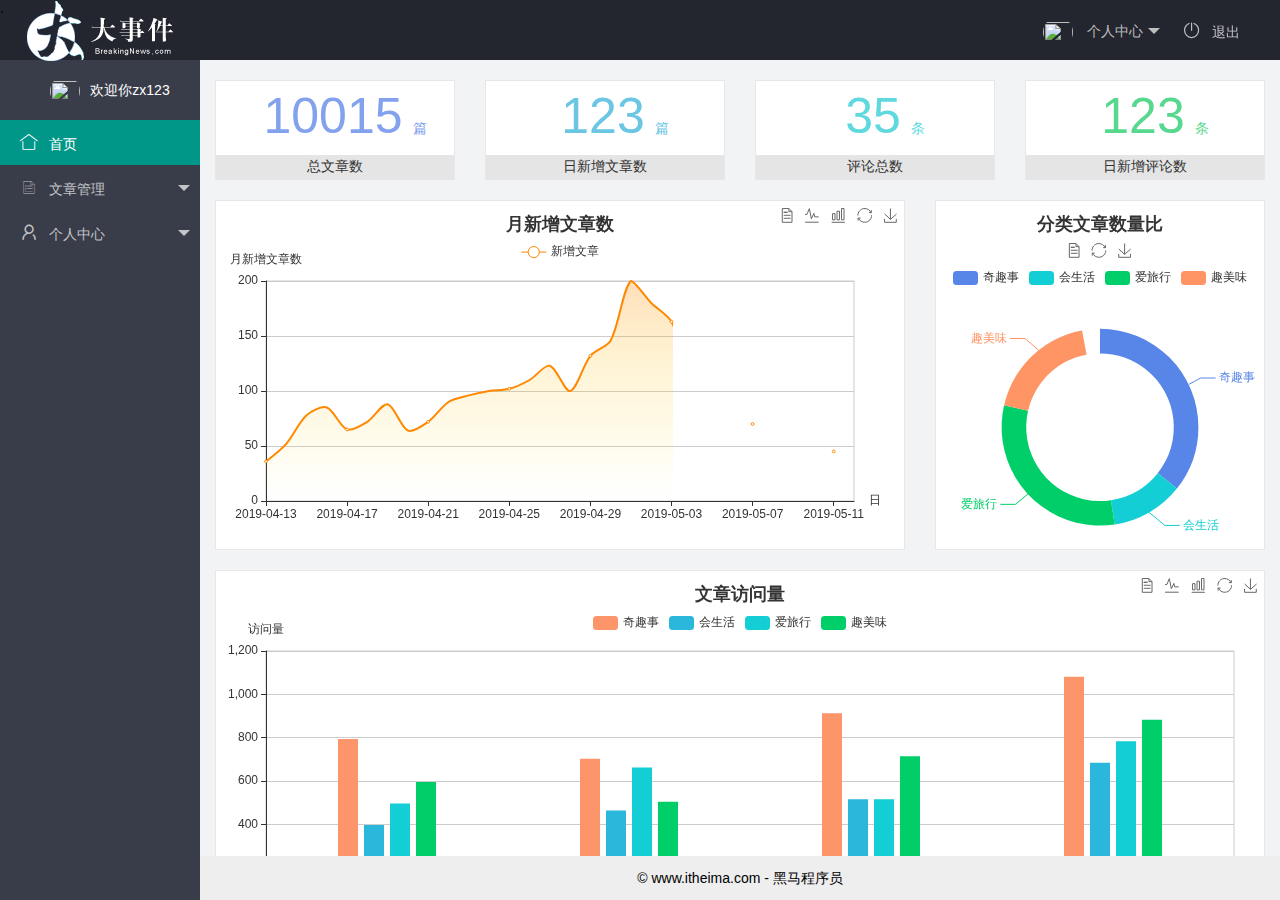
==== commit 9457da4b: "0713上午授课结束" ====
--- a/index.html
+++ b/index.html
@@ -5,6 +5,7 @@
   <meta name="viewport" content="width=device-width, initial-scale=1, maximum-scale=1">
   <title>layout 后台大布局 - Layui</title>
   <link rel="stylesheet" href="/assets/lib/layui/css/layui.css">
+  <link rel="stylesheet" href="/assets/css/index.css">
 </head>
 <body class="layui-layout-body">
 <div class="layui-layout layui-layout-admin">
@@ -16,39 +17,60 @@
     <ul class="layui-nav layui-layout-right">
       <li class="layui-nav-item">
         <a href="javascript:;">
+            <span class="text-avatar">A</span>
           <img src="http://t.cn/RCzsdCq" class="layui-nav-img">
           个人中心
         </a>
         <dl class="layui-nav-child">
           <dd><a href="">基本资料</a></dd>
+          <dd><a href="">更换头像</a></dd>
           <dd><a href="">重置密码</a></dd>
-          <dd><a href="">更换头像</a></dd>
         </dl>
       </li>
-      <li class="layui-nav-item"><a href="">退出</a></li>
+      <li class="layui-nav-item">
+          <a href="">
+            <i class="layui-icon layui-icon-logout"></i>
+              退出
+            </a>
+        </li>
     </ul>
   </div>
   
   <div class="layui-side layui-bg-black">
     <div class="layui-side-scroll">
+        <div id="user">
+            <span class="text-avatar">A</span>
+            <img src="http://t.cn/RCzsdCq" class="layui-nav-img">欢迎你<span class="username">zx123</span>
+        </div>
       <!-- 左侧导航区域（可配合layui已有的垂直导航） -->
       <ul class="layui-nav layui-nav-tree"  lay-filter="test" lay-shrink= "all">
-        <li class="layui-nav-item layui-this"><a href="">首页</a></li>
+        <li class="layui-nav-item layui-this">
+            <a href="">
+                <i class="layui-icon layui-icon-home"></i>
+                首页
+            </a>
+        </li>
         <li class="layui-nav-item">
-          <a class="" href="javascript:;">文章管理</a>
+          <a class="" href="javascript:;">
+            <i class="layui-icon layui-icon-list"></i>
+              文章管理
+            </a>
           <dl class="layui-nav-child">
-            <dd><a href="javascript:;">列表一</a></dd>
-            <dd><a href="javascript:;">列表二</a></dd>
-            <dd><a href="javascript:;">列表三</a></dd>
-            <dd><a href="">超链接</a></dd>
+            <dd><a href="/test.html" target="ifm"><i class="layui-icon layui-icon-app" ></i>文章类别</a></dd>
+            <dd><a href="javascript:;"><i class="layui-icon layui-icon-app"></i>文章列表</a></dd>
+            <dd><a href="javascript:;"><i class="layui-icon layui-icon-app"></i>列表三</a></dd>
+            <dd><a href=""><i class="layui-icon layui-icon-app"></i>超链接</a></dd>
           </dl>
         </li>
         <li class="layui-nav-item">
-          <a href="javascript:;">个人中心</a>
+          <a href="javascript:;">
+            <i class="layui-icon layui-icon-username"></i>
+            个人中心
+            </a>
           <dl class="layui-nav-child">
-            <dd><a href="javascript:;">列表一</a></dd>
-            <dd><a href="javascript:;">列表二</a></dd>
-            <dd><a href="">超链接</a></dd>
+            <dd><a href="javascript:;"><i class="layui-icon layui-icon-app"></i>列表一</a></dd>
+            <dd><a href="javascript:;"><i class="layui-icon layui-icon-app"></i>列表二</a></dd>
+            <dd><a href=""><i class="layui-icon layui-icon-app"></i>超链接</a></dd>
           </dl>
         </li>
       </ul>
@@ -57,12 +79,13 @@
   
   <div class="layui-body">
     <!-- 内容主体区域 -->
-    <div style="padding: 15px;">内容主体区域</div>
+    <!-- <div style="padding: 15px;">内容主体区域</div> -->
+    <iframe src="/home/dashboard.html" frameborder="0" name="ifm"></iframe>
   </div>
   
   <div class="layui-footer">
     <!-- 底部固定区域 -->
-    © layui.com - 底部固定区域
+    © www.itheima.com - 黑马程序员
   </div>
 </div>
 <script src="/assets/lib/jquery.js"></script>
--- a/assets/css/index.css
+++ b/assets/css/index.css
@@ -0,0 +1,32 @@
+.layui-icon{
+    margin: 5px 7px 0 0;
+    font-size: 18px;
+}
+.layui-side-scroll .layui-nav-child dd {
+    padding-left: 10px;
+}
+#user{
+    height: 60px;
+    line-height: 60px;
+    text-align: center;
+}
+.text-avatar{
+    display: inline-block;
+    width: 32px;
+    height: 32px;
+    background-color: #419488;
+    text-align: center;
+    line-height: 32px;
+    border-radius: 50%;
+    display: none;
+}
+iframe{
+    width: 100%;
+    height: 100%;
+}
+.layui-body{
+    overflow: hidden;
+}
+.layui-footer{
+    text-align: center;
+}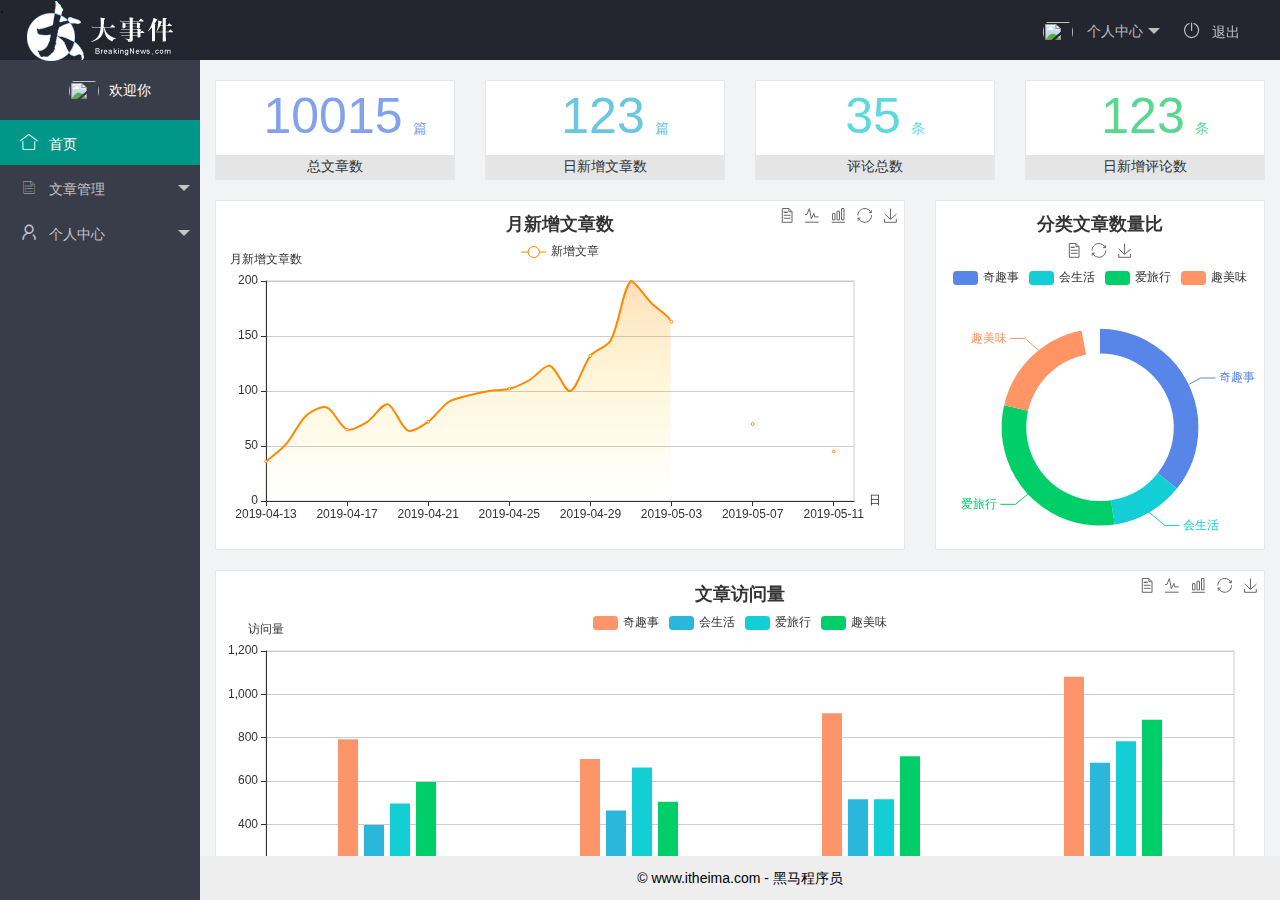
==== commit c1a1f182: "获取用户信息函数完成" ====
--- a/index.html
+++ b/index.html
@@ -17,7 +17,7 @@
     <ul class="layui-nav layui-layout-right">
       <li class="layui-nav-item">
         <a href="javascript:;">
-            <span class="text-avatar">A</span>
+            <span class="text-avatar"></span>
           <img src="http://t.cn/RCzsdCq" class="layui-nav-img">
           个人中心
         </a>
@@ -39,8 +39,8 @@
   <div class="layui-side layui-bg-black">
     <div class="layui-side-scroll">
         <div id="user">
-            <span class="text-avatar">A</span>
-            <img src="http://t.cn/RCzsdCq" class="layui-nav-img">欢迎你<span class="username">zx123</span>
+            <span class="text-avatar"></span>
+            <img src="http://t.cn/RCzsdCq" class="layui-nav-img">欢迎你<span class="username"></span>
         </div>
       <!-- 左侧导航区域（可配合layui已有的垂直导航） -->
       <ul class="layui-nav layui-nav-tree"  lay-filter="test" lay-shrink= "all">
@@ -58,7 +58,7 @@
           <dl class="layui-nav-child">
             <dd><a href="/test.html" target="ifm"><i class="layui-icon layui-icon-app" ></i>文章类别</a></dd>
             <dd><a href="javascript:;"><i class="layui-icon layui-icon-app"></i>文章列表</a></dd>
-            <dd><a href="javascript:;"><i class="layui-icon layui-icon-app"></i>列表三</a></dd>
+            <dd><a href="javascript:;"><i class="layui-icon layui-icon-app"></i>发表文章</a></dd>
             <dd><a href=""><i class="layui-icon layui-icon-app"></i>超链接</a></dd>
           </dl>
         </li>
@@ -68,8 +68,9 @@
             个人中心
             </a>
           <dl class="layui-nav-child">
-            <dd><a href="javascript:;"><i class="layui-icon layui-icon-app"></i>列表一</a></dd>
-            <dd><a href="javascript:;"><i class="layui-icon layui-icon-app"></i>列表二</a></dd>
+            <dd><a href="javascript:;"><i class="layui-icon layui-icon-app"></i>基本资料</a></dd>
+            <dd><a href="javascript:;"><i class="layui-icon layui-icon-app"></i>更换头像</a></dd>
+            <dd><a href="javascript:;"><i class="layui-icon layui-icon-app"></i>重置密码</a></dd>
             <dd><a href=""><i class="layui-icon layui-icon-app"></i>超链接</a></dd>
           </dl>
         </li>
@@ -88,8 +89,12 @@
     © www.itheima.com - 黑马程序员
   </div>
 </div>
+<!-- 加载jQuery -->
 <script src="/assets/lib/jquery.js"></script>
+<!-- 加载layUI -->
 <script src="/assets/lib/layui/layui.all.js"></script>
+<!-- 加载自己的js -->
+<script src="/assets/js/index.js"></script>
 <script>
 //JavaScript代码区域
 layui.use('element', function(){
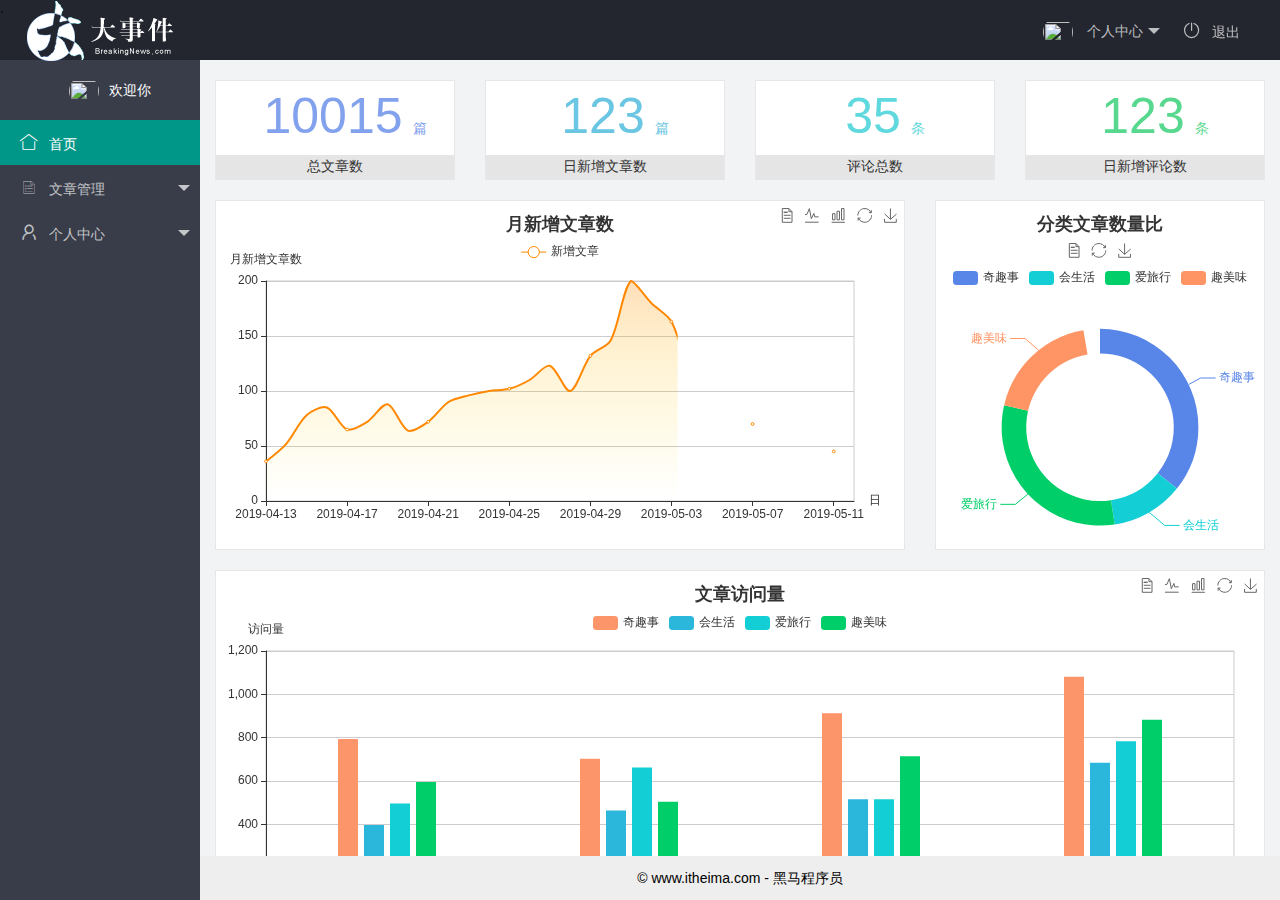
==== commit e88b95c5: "完成退出功能" ====
--- a/index.html
+++ b/index.html
@@ -28,7 +28,7 @@
         </dl>
       </li>
       <li class="layui-nav-item">
-          <a href="">
+          <a href="javascript:;" id="logout">
             <i class="layui-icon layui-icon-logout"></i>
               退出
             </a>
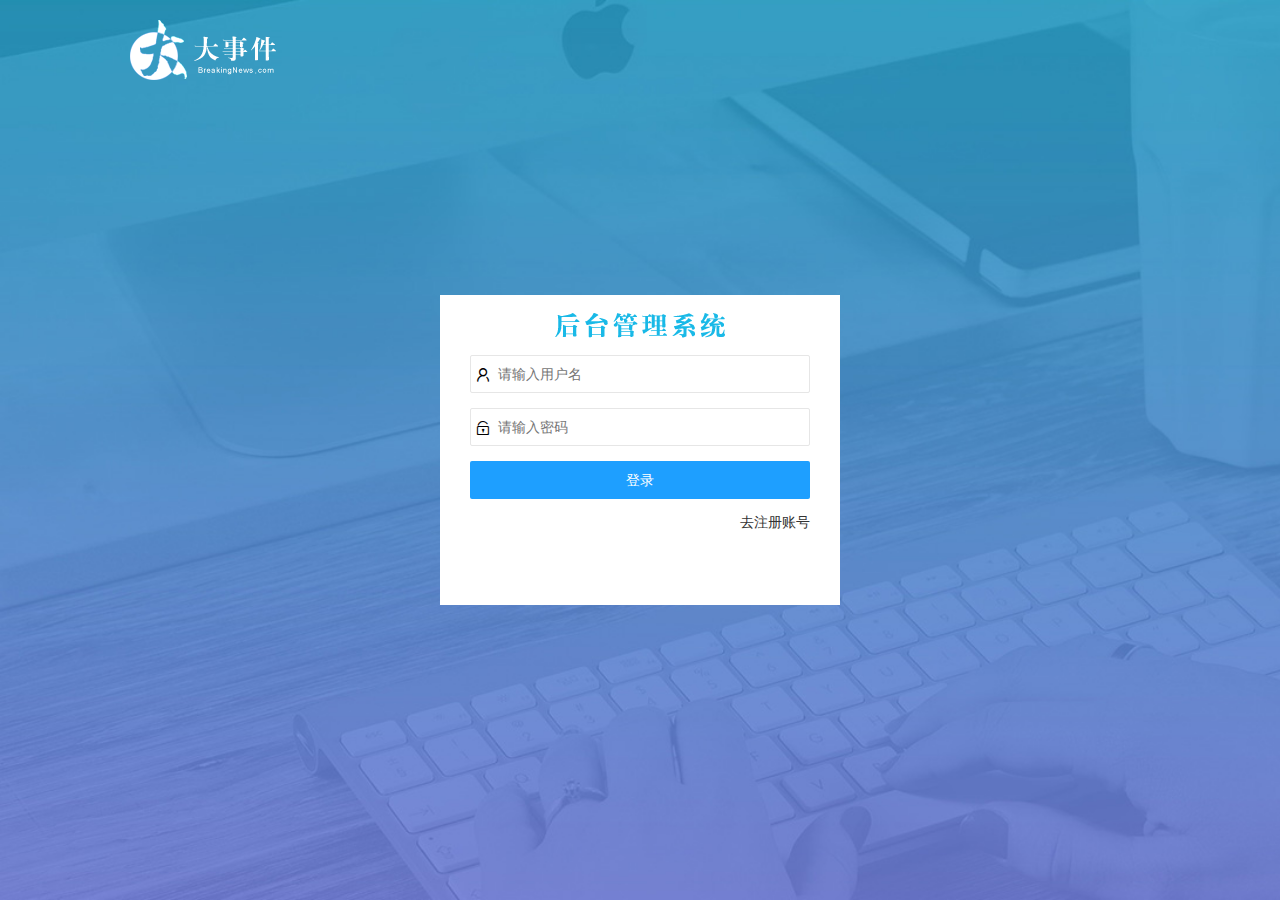
==== commit fe3fe668: "完善了index页面对token令牌的判断" ====
--- a/index.html
+++ b/index.html
@@ -1,3 +1,9 @@
+<script>
+  //判断token是否存在，token不存在则跳转到login页面
+  if(localStorage.getItem('token') === null){
+    location.href = '/login.html'
+  }
+</script>
 <!DOCTYPE html>
 <html>
 <head>
